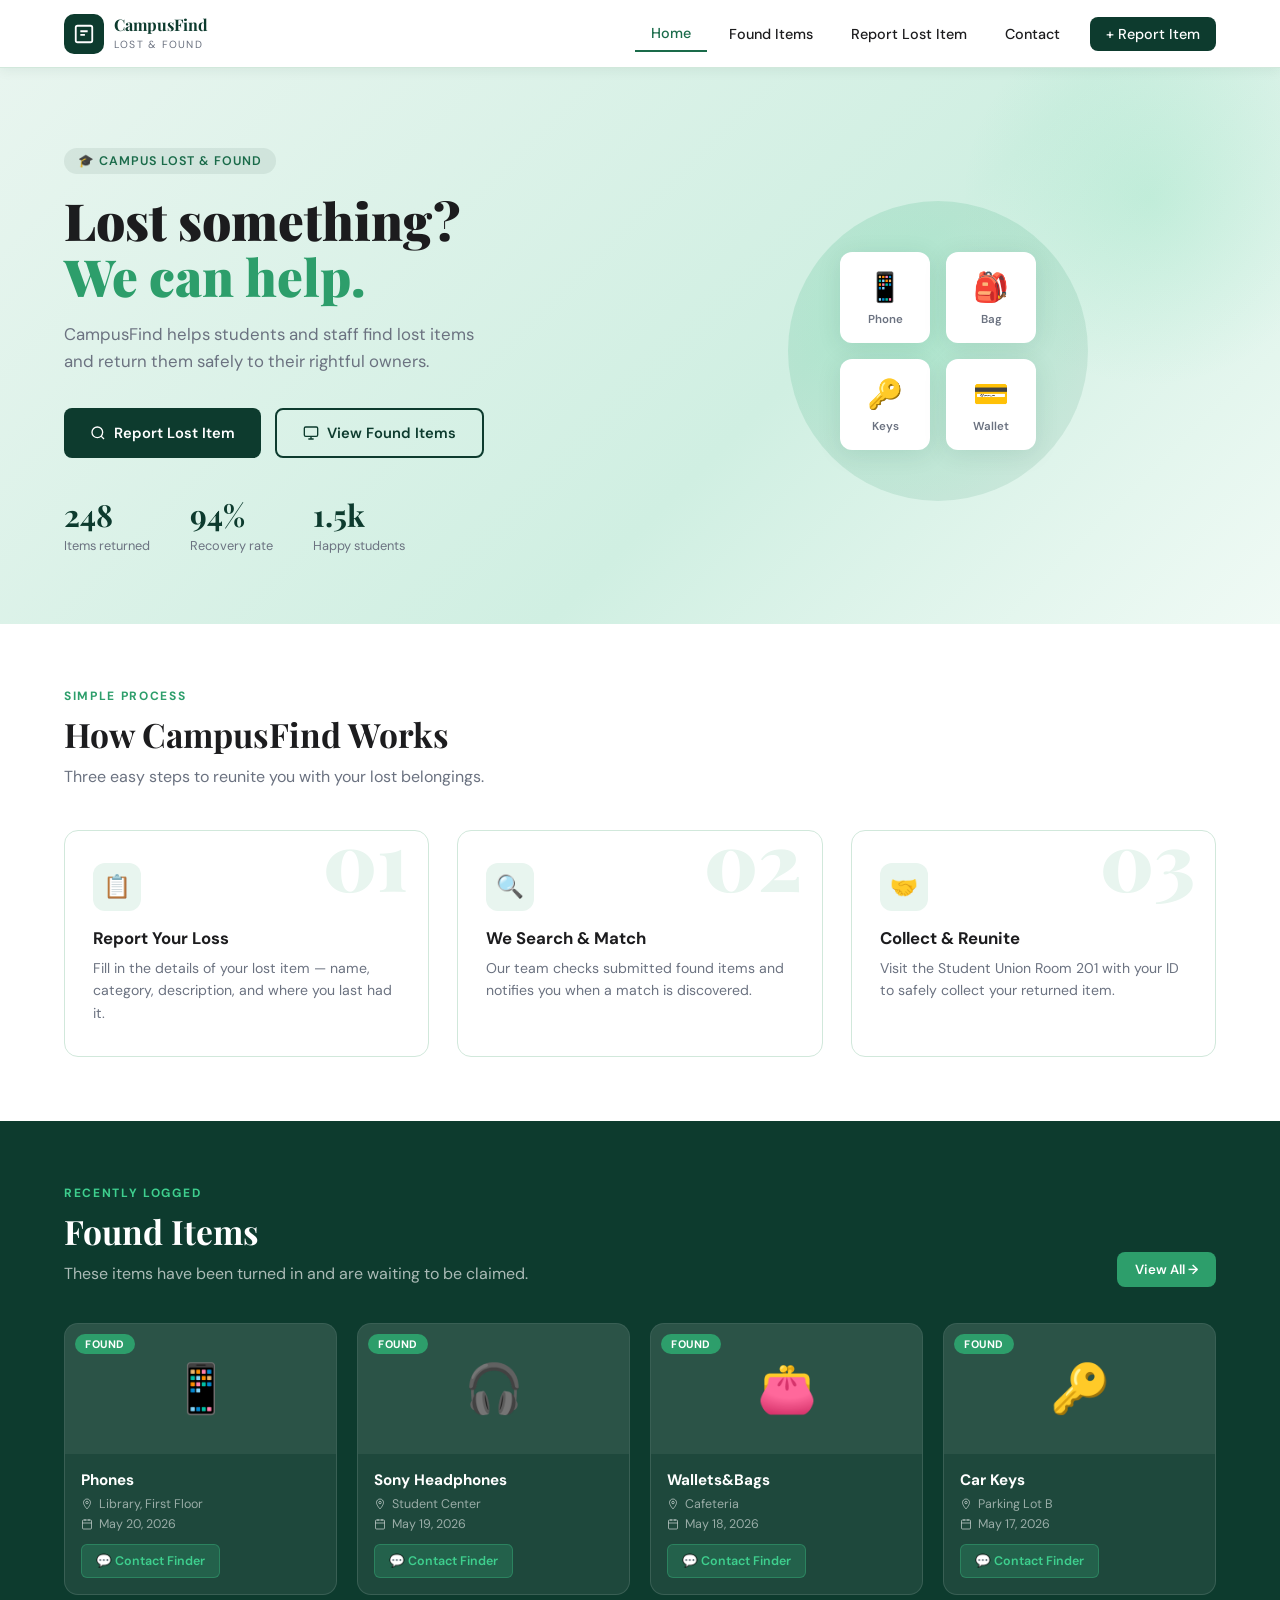
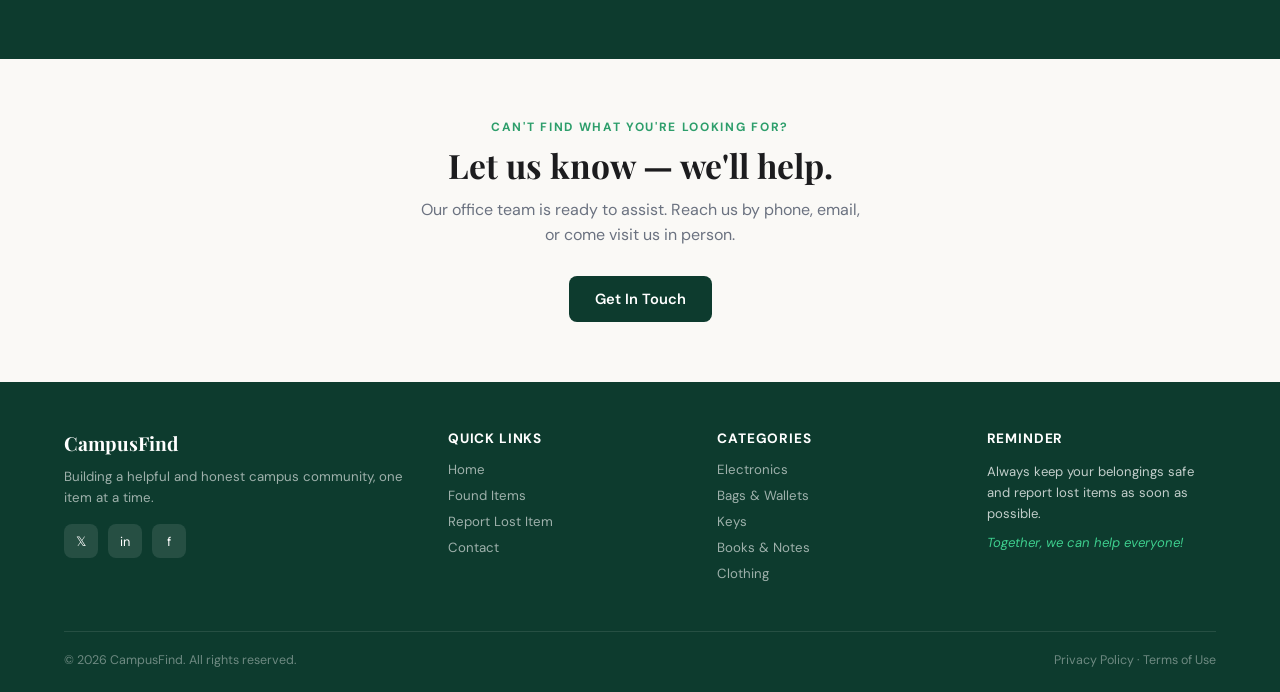
==== index.html @ fc02361f "first commit" ====
<!DOCTYPE html>
<html lang="en">
<head>
<meta charset="UTF-8">
<meta name="viewport" content="width=device-width, initial-scale=1.0">
<title>CampusFind – Lost & Found</title>
<link href="https://fonts.googleapis.com/css2?family=Playfair+Display:wght@700;900&family=DM+Sans:wght@300;400;500;600&display=swap" rel="stylesheet">
<link rel="stylesheet" href="style.css">
</head>
<body>

<!-- NAV -->
<nav>
  <div class="nav-brand" onclick="showPage('home')">
    <div class="nav-logo">
      <svg viewBox="0 0 24 24"><rect x="3" y="3" width="18" height="18" rx="2"/><path d="M8 9h8M8 13h5"/></svg>
    </div>
    <div class="nav-brand-text">
      <strong>CampusFind</strong>
      <span>Lost &amp; Found</span>
    </div>
  </div>
  <div class="nav-links">
    <a onclick="showPage('home')" id="nav-home" class="active">Home</a>
    <a onclick="showPage('found')" id="nav-found">Found Items</a>
    <a onclick="showPage('report')" id="nav-report">Report Lost Item</a>
    <a onclick="showPage('contact')" id="nav-contact">Contact</a>
    <a onclick="showPage('report')" class="nav-cta">+ Report Item</a>
  </div>
</nav>

<!-- ═══════════════════════════ HOME PAGE ═══════════════════════════ -->
<div class="page active" id="page-home">

  <!-- Hero -->
  <section class="hero">
    <div class="hero-text">
      <div class="hero-tag">🎓 Campus Lost &amp; Found</div>
      <h1 class="hero-title">Lost something? <span>We can help.</span></h1>
      <p class="hero-sub">CampusFind helps students and staff find lost items and return them safely to their rightful owners.</p>
      <div class="hero-btns">
        <button class="btn btn-primary" onclick="showPage('report')">
          <svg width="16" height="16" viewBox="0 0 24 24" fill="none" stroke="currentColor" stroke-width="2"><circle cx="11" cy="11" r="8"/><path d="m21 21-4.35-4.35"/></svg>
          Report Lost Item
        </button>
        <button class="btn btn-outline" onclick="showPage('found')">
          <svg width="16" height="16" viewBox="0 0 24 24" fill="none" stroke="currentColor" stroke-width="2"><rect x="2" y="3" width="20" height="14" rx="2"/><path d="M8 21h8M12 17v4"/></svg>
          View Found Items
        </button>
      </div>
      <div class="hero-stats">
        <div class="stat"><strong>248</strong><p>Items returned</p></div>
        <div class="stat"><strong>94%</strong><p>Recovery rate</p></div>
        <div class="stat"><strong>1.5k</strong><p>Happy students</p></div>
      </div>
    </div>
    <div class="hero-visual">
      <div class="hero-circle">
        <div class="hero-icon-grid">
          <div class="hero-item-card"><span class="item-emoji">📱</span><span>Phone</span></div>
          <div class="hero-item-card"><span class="item-emoji">🎒</span><span>Bag</span></div>
          <div class="hero-item-card"><span class="item-emoji">🔑</span><span>Keys</span></div>
          <div class="hero-item-card"><span class="item-emoji">💳</span><span>Wallet</span></div>
        </div>
      </div>
    </div>
  </section>

  <!-- How It Works -->
  <section class="section" style="background:var(--white);">
    <div class="section-header">
      <div class="section-label">Simple Process</div>
      <h2 class="section-title">How CampusFind Works</h2>
      <p class="section-sub">Three easy steps to reunite you with your lost belongings.</p>
    </div>
    <div class="how-grid">
      <div class="how-card" data-num="01">
        <div class="how-icon">📋</div>
        <h3>Report Your Loss</h3>
        <p>Fill in the details of your lost item — name, category, description, and where you last had it.</p>
      </div>
      <div class="how-card" data-num="02">
        <div class="how-icon">🔍</div>
        <h3>We Search &amp; Match</h3>
        <p>Our team checks submitted found items and notifies you when a match is discovered.</p>
      </div>
      <div class="how-card" data-num="03">
        <div class="how-icon">🤝</div>
        <h3>Collect &amp; Reunite</h3>
        <p>Visit the Student Union Room 201 with your ID to safely collect your returned item.</p>
      </div>
    </div>
  </section>

  <!-- Recent Found Preview -->
  <section class="section found-preview">
    <div class="found-header-row">
      <div>
        <div class="section-label">Recently Logged</div>
        <h2 class="section-title">Found Items</h2>
        <p class="section-sub">These items have been turned in and are waiting to be claimed.</p>
      </div>
      <button class="btn btn-accent btn-sm" onclick="showPage('found')">View All →</button>
    </div>
    <div class="found-preview-grid">
      <div class="item-card">
        <div class="item-card-img">📱<span class="item-badge">Found</span></div>
        <div class="item-card-body">
          <h4>Phones</h4>
          <div class="item-meta"><svg viewBox="0 0 24 24" fill="none" stroke="currentColor" stroke-width="2"><path d="M12 2C8.13 2 5 5.13 5 9c0 5.25 7 13 7 13s7-7.75 7-13c0-3.87-3.13-7-7-7z"/><circle cx="12" cy="9" r="2.5"/></svg> Library, First Floor</div>
          <div class="item-meta"><svg viewBox="0 0 24 24" fill="none" stroke="currentColor" stroke-width="2"><rect x="3" y="4" width="18" height="18" rx="2"/><line x1="16" y1="2" x2="16" y2="6"/><line x1="8" y1="2" x2="8" y2="6"/><line x1="3" y1="10" x2="21" y2="10"/></svg> May 20, 2026</div>
          <div class="contact-btn" onclick="showPage('contact')">💬 Contact Finder</div>
        </div>
      </div>
      <div class="item-card">
        <div class="item-card-img">🎧<span class="item-badge">Found</span></div>
        <div class="item-card-body">
          <h4>Sony Headphones</h4>
          <div class="item-meta"><svg viewBox="0 0 24 24" fill="none" stroke="currentColor" stroke-width="2"><path d="M12 2C8.13 2 5 5.13 5 9c0 5.25 7 13 7 13s7-7.75 7-13c0-3.87-3.13-7-7-7z"/><circle cx="12" cy="9" r="2.5"/></svg> Student Center</div>
          <div class="item-meta"><svg viewBox="0 0 24 24" fill="none" stroke="currentColor" stroke-width="2"><rect x="3" y="4" width="18" height="18" rx="2"/><line x1="16" y1="2" x2="16" y2="6"/><line x1="8" y1="2" x2="8" y2="6"/><line x1="3" y1="10" x2="21" y2="10"/></svg> May 19, 2026</div>
          <div class="contact-btn" onclick="showPage('contact')">💬 Contact Finder</div>
        </div>
      </div>
      <div class="item-card">
        <div class="item-card-img">👛<span class="item-badge">Found</span></div>
        <div class="item-card-body">
          <h4>Wallets&amp;Bags</h4>
          <div class="item-meta"><svg viewBox="0 0 24 24" fill="none" stroke="currentColor" stroke-width="2"><path d="M12 2C8.13 2 5 5.13 5 9c0 5.25 7 13 7 13s7-7.75 7-13c0-3.87-3.13-7-7-7z"/><circle cx="12" cy="9" r="2.5"/></svg> Cafeteria</div>
          <div class="item-meta"><svg viewBox="0 0 24 24" fill="none" stroke="currentColor" stroke-width="2"><rect x="3" y="4" width="18" height="18" rx="2"/><line x1="16" y1="2" x2="16" y2="6"/><line x1="8" y1="2" x2="8" y2="6"/><line x1="3" y1="10" x2="21" y2="10"/></svg> May 18, 2026</div>
          <div class="contact-btn" onclick="showPage('contact')">💬 Contact Finder</div>
        </div>
      </div>
      <div class="item-card">
        <div class="item-card-img">🔑<span class="item-badge">Found</span></div>
        <div class="item-card-body">
          <h4>Car Keys</h4>
          <div class="item-meta"><svg viewBox="0 0 24 24" fill="none" stroke="currentColor" stroke-width="2"><path d="M12 2C8.13 2 5 5.13 5 9c0 5.25 7 13 7 13s7-7.75 7-13c0-3.87-3.13-7-7-7z"/><circle cx="12" cy="9" r="2.5"/></svg> Parking Lot B</div>
          <div class="item-meta"><svg viewBox="0 0 24 24" fill="none" stroke="currentColor" stroke-width="2"><rect x="3" y="4" width="18" height="18" rx="2"/><line x1="16" y1="2" x2="16" y2="6"/><line x1="8" y1="2" x2="8" y2="6"/><line x1="3" y1="10" x2="21" y2="10"/></svg> May 17, 2026</div>
          <div class="contact-btn" onclick="showPage('contact')">💬 Contact Finder</div>
        </div>
      </div>
    </div>
  </section>

  <!-- CTA Banner -->
  <section class="section" style="background:var(--cream); text-align:center; padding:60px 5%;">
    <div class="section-label" style="text-align:center;">Can't find what you're looking for?</div>
    <h2 class="section-title" style="text-align:center; margin-bottom:10px;">Let us know — we'll help.</h2>
    <p style="color:var(--muted); margin-bottom:28px; max-width:440px; margin-left:auto; margin-right:auto; line-height:1.6;">Our office team is ready to assist. Reach us by phone, email, or come visit us in person.</p>
    <button class="btn btn-primary" onclick="showPage('contact')">Get In Touch</button>
  </section>

  <!-- Footer -->
  <footer>
    <div class="footer-grid">
      <div class="footer-brand">
        <strong>CampusFind</strong>
        <p>Building a helpful and honest campus community, one item at a time.</p>
        <div class="footer-socials">
          <a href="#">𝕏</a>
          <a href="#">in</a>
          <a href="#">f</a>
        </div>
      </div>
      <div class="footer-col">
        <h4>Quick Links</h4>
        <a onclick="showPage('home')">Home</a>
        <a onclick="showPage('found')">Found Items</a>
        <a onclick="showPage('report')">Report Lost Item</a>
        <a onclick="showPage('contact')">Contact</a>
      </div>
      <div class="footer-col">
        <h4>Categories</h4>
        <a>Electronics</a>
        <a>Bags &amp; Wallets</a>
        <a>Keys</a>
        <a>Books &amp; Notes</a>
        <a>Clothing</a>
      </div>
      <div class="footer-col">
        <h4>Reminder</h4>
        <p style="font-size:0.82rem; line-height:1.6;">Always keep your belongings safe and report lost items as soon as possible.</p>
        <p style="font-size:0.82rem; margin-top:10px; color:var(--green-accent); font-style:italic;">Together, we can help everyone!</p>
      </div>
    </div>
    <div class="footer-bottom">
      <span>© 2026 CampusFind. All rights reserved.</span>
      <span>Privacy Policy · Terms of Use</span>
    </div>
  </footer>
</div>

<!-- ═══════════════════════════ REPORT LOST ITEM PAGE ═══════════════════════════ -->
<div class="page" id="page-report">
  <div class="report-page">
    <div style="max-width:1100px; margin:0 auto;">
      <div class="section-label">Lost Something?</div>
      <h1 style="font-family:'Playfair Display',serif; font-size:2rem; color:var(--green-deep); margin-bottom:32px;">Report a Lost Item</h1>
    </div>
    <div class="report-layout">
      <div class="report-form-card">
        <div style="display:flex;align-items:center;gap:10px;margin-bottom:4px;">
          <div style="width:38px;height:38px;background:var(--green-light);border-radius:10px;display:flex;align-items:center;justify-content:center;font-size:1.2rem;">📋</div>
          <h2 class="form-title">Report Lost Item</h2>
        </div>
        <p class="form-subtitle">Fill in the details of your lost item</p>

        <div class="form-group">
          <label class="form-label">
            <svg viewBox="0 0 24 24" fill="none" stroke="currentColor" stroke-width="2"><rect x="3" y="3" width="18" height="18" rx="2"/><path d="M8 9h8M8 13h5"/></svg>
            Item Name
          </label>
          <input class="form-input" type="text" placeholder="e.g. iPhone 13, Black Wallet">
        </div>

        <div class="form-group">
          <label class="form-label">
            <svg viewBox="0 0 24 24" fill="none" stroke="currentColor" stroke-width="2"><path d="M4 6h16M4 12h16M4 18h7"/></svg>
            Category
          </label>
          <select class="form-select">
            <option value="">Select category</option>
            <option>Electronics</option>
            <option>Bags &amp; Wallets</option>
            <option>Keys &amp; Access Cards</option>
            <option>Books &amp; Stationery</option>
            <option>Clothing &amp; Accessories</option>
            <option>Jewellery</option>
            <option>Others</option>
          </select>
        </div>

        <div class="form-group">
          <label class="form-label">
            <svg viewBox="0 0 24 24" fill="none" stroke="currentColor" stroke-width="2"><path d="M11 4H4a2 2 0 0 0-2 2v14a2 2 0 0 0 2 2h14a2 2 0 0 0 2-2v-7"/><path d="M18.5 2.5a2.121 2.121 0 0 1 3 3L12 15l-4 1 1-4 9.5-9.5z"/></svg>
            Description
          </label>
          <textarea class="form-textarea" placeholder="Describe your item in detail — colour, brand, any identifying marks…"></textarea>
        </div>

        <div class="form-row">
          <div class="form-group">
            <label class="form-label">
              <svg viewBox="0 0 24 24" fill="none" stroke="currentColor" stroke-width="2"><path d="M12 2C8.13 2 5 5.13 5 9c0 5.25 7 13 7 13s7-7.75 7-13c0-3.87-3.13-7-7-7z"/><circle cx="12" cy="9" r="2.5"/></svg>
              Last Seen Location
            </label>
            <input class="form-input" type="text" placeholder="Where did you last see it?">
          </div>
          <div class="form-group">
            <label class="form-label">
              <svg viewBox="0 0 24 24" fill="none" stroke="currentColor" stroke-width="2"><rect x="3" y="4" width="18" height="18" rx="2"/><line x1="16" y1="2" x2="16" y2="6"/><line x1="8" y1="2" x2="8" y2="6"/><line x1="3" y1="10" x2="21" y2="10"/></svg>
              Date Lost
            </label>
            <input class="form-input" type="date">
          </div>
        </div>

        <div class="form-group">
          <label class="form-label">
            <svg viewBox="0 0 24 24" fill="none" stroke="currentColor" stroke-width="2"><path d="M20 21v-2a4 4 0 0 0-4-4H8a4 4 0 0 0-4 4v2"/><circle cx="12" cy="7" r="4"/></svg>
            Your Contact
          </label>
          <input class="form-input" type="text" placeholder="Phone number or email address">
        </div>

        <button class="btn btn-primary form-submit" onclick="submitReport()">
          <svg width="16" height="16" viewBox="0 0 24 24" fill="none" stroke="currentColor" stroke-width="2"><line x1="22" y1="2" x2="11" y2="13"/><polygon points="22 2 15 22 11 13 2 9 22 2"/></svg>
          Submit Report
        </button>
        <div class="success-msg" id="report-success">
          <span>✅</span> Your report has been submitted! We'll contact you when there's a match.
        </div>
      </div>

      <div class="report-sidebar">
        <div class="tip-card">
          <h3>💡 Tips for a Better Report</h3>
          <ul class="tip-list">
            <li><span class="tip-dot"></span>Be as specific as possible — brand, colour, model number</li>
            <li><span class="tip-dot"></span>Mention any unique scratches, stickers, or engravings</li>
            <li><span class="tip-dot"></span>Report as soon as you notice the item is missing</li>
            <li><span class="tip-dot"></span>Double-check the last location you were at on campus</li>
            <li><span class="tip-dot"></span>Provide a reliable contact so we can reach you fast</li>
          </ul>
        </div>
        <div style="background:var(--white); border:1px solid var(--border); border-radius:16px; padding:24px;">
          <h3 style="font-size:1rem; font-weight:700; color:var(--green-deep); margin-bottom:12px;">📍 Drop-Off Locations</h3>
          <p style="font-size:0.83rem; color:var(--muted); line-height:1.6; margin-bottom:8px;"><strong>Main Office:</strong> Student Union Building, Room 201</p>
          <p style="font-size:0.83rem; color:var(--muted); line-height:1.6; margin-bottom:8px;"><strong>Library Desk:</strong> Ground Floor, Reception</p>
          <p style="font-size:0.83rem; color:var(--muted); line-height:1.6;"><strong>Security Office:</strong> Gate A, 24/7</p>
        </div>
      </div>
    </div>
  </div>
  <footer>
    <div class="footer-bottom" style="padding-top:24px; border-top:1px solid rgba(255,255,255,0.1);">
      <span>© 2026 CampusFind. All rights reserved.</span>
      <span><a style="color:var(--green-accent); cursor:pointer;" onclick="showPage('home')">← Back to Home</a></span>
    </div>
  </footer>
</div>

<!-- ═══════════════════════════ FOUND ITEMS PAGE ═══════════════════════════ -->
<div class="page" id="page-found">
  <div class="found-page">
    <div class="found-page-header">
      <div>
        <div class="section-label">Items Logged by Campus Staff</div>
        <h1 class="found-page-title">Found Items</h1>
      </div>
      <div class="search-filter-bar">
        <div class="search-box">
          <svg viewBox="0 0 24 24" fill="none" stroke="currentColor" stroke-width="2"><circle cx="11" cy="11" r="8"/><path d="m21 21-4.35-4.35"/></svg>
          <input type="text" placeholder="Search items…" oninput="filterCards(this.value)">
        </div>
        <select class="filter-select" onchange="filterByCategory(this.value)">
          <option value="">All Categories</option>
          <option>Electronics</option>
          <option>Bags &amp; Wallets</option>
          <option>Keys</option>
          <option>Clothing</option>
          <option>Books</option>
          <option>Others</option>
        </select>
      </div>
    </div>
    <p class="items-count">Showing <strong id="item-count">10</strong> found items</p>
    <div class="found-grid" id="found-grid">
      <!-- Cards injected by JS -->
    </div>
  </div>
  <footer>
    <div class="footer-bottom" style="padding-top:24px; border-top:1px solid rgba(255,255,255,0.1);">
      <span>© 2026 CampusFind. All rights reserved.</span>
      <a style="color:var(--green-accent); cursor:pointer;" onclick="showPage('home')">← Back to Home</a>
    </div>
  </footer>
</div>

<!-- ═══════════════════════════ CONTACT PAGE ═══════════════════════════ -->
<div class="page" id="page-contact">
  <div class="contact-page">
    <div class="contact-hero">
      <h1>Get In Touch</h1>
      <p>Can't find what you're looking for? Our team is here to help you track it down.</p>
    </div>

    <div class="contact-body">
      <!-- Info -->
      <div>
        <div class="contact-info-card">
          <h3 class="contact-info-title">Contact Information</h3>
          <div class="contact-item">
            <div class="contact-icon">
              <svg viewBox="0 0 24 24" fill="none" stroke-width="2"><path d="M4 4h16c1.1 0 2 .9 2 2v12c0 1.1-.9 2-2 2H4c-1.1 0-2-.9-2-2V6c0-1.1.9-2 2-2z"/><polyline points="22,6 12,13 2,6"/></svg>
            </div>
            <div class="contact-item-text">
              <label>Email</label>
              <p>campusfind@university.edu</p>
            </div>
          </div>
          <div class="contact-item">
            <div class="contact-icon">
              <svg viewBox="0 0 24 24" fill="none" stroke-width="2"><path d="M22 16.92v3a2 2 0 0 1-2.18 2 19.79 19.79 0 0 1-8.63-3.07A19.5 19.5 0 0 1 4.69 12 19.79 19.79 0 0 1 1.64 3.4 2 2 0 0 1 3.6 1.22h3a2 2 0 0 1 2 1.72c.127.96.361 1.903.7 2.81a2 2 0 0 1-.45 2.11L7.91 8.96a16 16 0 0 0 6.13 6.13l.95-.95a2 2 0 0 1 2.11-.45c.907.339 1.85.573 2.81.7A2 2 0 0 1 22 16.92z"/></svg>
            </div>
            <div class="contact-item-text">
              <label>Phone</label>
              <p>+234 704 408 6914</p>
            </div>
          </div>
          <div class="contact-item">
            <div class="contact-icon">
              <svg viewBox="0 0 24 24" fill="none" stroke-width="2"><path d="M12 2C8.13 2 5 5.13 5 9c0 5.25 7 13 7 13s7-7.75 7-13c0-3.87-3.13-7-7-7z"/><circle cx="12" cy="9" r="2.5"/></svg>
            </div>
            <div class="contact-item-text">
              <label>Office Location</label>
              <p>Student Union Building, Room 201</p>
            </div>
          </div>
          <div class="hours-box">
            <h4>🕐 Office Hours</h4>
            <div class="hours-row"><span>Monday – Friday</span><strong>8:00 AM – 6:00 PM</strong></div>
            <div class="hours-row"><span>Saturday</span><strong>10:00 AM – 3:00 PM</strong></div>
            <div class="hours-row"><span>Sunday</span><strong>Closed</strong></div>
          </div>
        </div>
        <div class="map-placeholder">
          <span style="font-size:2rem;">🗺️</span>
          Student Union Building, Room 201
        </div>
      </div>

      <!-- Form -->
      <div class="contact-form-card">
        <h2 class="form-title">Send Us a Message</h2>
        <p class="form-subtitle">We typically respond within 24 hours on working days</p>

        <div class="form-row">
          <div class="form-group">
            <label class="form-label">First Name</label>
            <input class="form-input" type="text" placeholder="John">
          </div>
          <div class="form-group">
            <label class="form-label">Last Name</label>
            <input class="form-input" type="text" placeholder="Doe">
          </div>
        </div>

        <div class="form-group">
          <label class="form-label">Email Address</label>
          <input class="form-input" type="email" placeholder="john.doe@university.edu">
        </div>

        <div class="form-group">
          <label class="form-label">Subject</label>
          <select class="form-select">
            <option>Looking for a lost item</option>
            <option>Report a found item</option>
            <option>General enquiry</option>
            <option>Feedback</option>
          </select>
        </div>

        <div class="form-group">
          <label class="form-label">Message</label>
          <textarea class="form-textarea" style="min-height:130px;" placeholder="Describe your enquiry in detail…"></textarea>
        </div>

        <button class="btn btn-primary form-submit" onclick="submitContact()">
          <svg width="16" height="16" viewBox="0 0 24 24" fill="none" stroke="currentColor" stroke-width="2"><line x1="22" y1="2" x2="11" y2="13"/><polygon points="22 2 15 22 11 13 2 9 22 2"/></svg>
          Send Message
        </button>
        <div class="success-msg" id="contact-success">
          <span>✅</span> Your message has been sent! We'll get back to you soon.
        </div>
      </div>
    </div>

    <!-- FAQ -->
    <div class="faq-section">
      <h2 class="faq-title">Frequently Asked Questions</h2>
      <div class="faq-item">
        <div class="faq-q" onclick="toggleFaq(this)">How long do you keep lost items? <span class="faq-chevron">▾</span></div>
        <div class="faq-a">All found items are kept for a minimum of 30 days. High-value items such as electronics, ID cards, and wallets may be kept longer. After the holding period, unclaimed items are donated to campus charities.</div>
      </div>
      <div class="faq-item">
        <div class="faq-q" onclick="toggleFaq(this)">What do I need to collect my item? <span class="faq-chevron">▾</span></div>
        <div class="faq-a">Bring a valid student or staff ID to the office. You may also be asked to describe the item in detail or show proof of ownership (e.g. a photo on your phone, a receipt).</div>
      </div>
      <div class="faq-item">
        <div class="faq-q" onclick="toggleFaq(this)">Can someone else collect on my behalf? <span class="faq-chevron">▾</span></div>
        <div class="faq-a">Yes — they must bring a signed authorisation letter from you, their own ID, and a copy of your student/staff ID.</div>
      </div>
      <div class="faq-item">
        <div class="faq-q" onclick="toggleFaq(this)">What if my item isn't listed on this site? <span class="faq-chevron">▾</span></div>
        <div class="faq-a">New items are added daily. You can also call or email us directly and one of our staff will physically check the storage room for you.</div>
      </div>
    </div>

  </div>
  <footer>
    <div class="footer-bottom" style="padding-top:24px; border-top:1px solid rgba(255,255,255,0.1);">
      <span>© 2026 CampusFind. All rights reserved.</span>
      <a style="color:var(--green-accent); cursor:pointer;" onclick="showPage('home')">← Back to Home</a>
    </div>
  </footer>
</div>

     <script>
  // ── FOUND ITEMS DATA ──
  const allItems = [
    { emoji:'📱', name:'iPhone 13 Pro', cat:'Electronics', loc:'Main Library, Floor 1', date:'May 20, 2026' },
    { emoji:'🎧', name:'Sony WH-1000XM5', cat:'Electronics', loc:'Student Center', date:'May 19, 2026' },
    { emoji:'👛', name:'Black Leather Wallet', cat:'Bags & Wallets', loc:'Cafeteria', date:'May 18, 2026' },
    { emoji:'🔑', name:'Car Keys (Toyota)', cat:'Keys', loc:'Parking Lot B', date:'May 17, 2026' },
    { emoji:'🎒', name:'Green Backpack', cat:'Bags & Wallets', loc:'Lecture Hall B3', date:'May 16, 2026' },
    { emoji:'📚', name:'Calculus Textbook', cat:'Books', loc:'Science Block, Room 4', date:'May 15, 2026' },
    { emoji:'⌚', name:'Apple Watch Series 8', cat:'Electronics', loc:'Sports Centre', date:'May 14, 2026' },
    { emoji:'🧣', name:'Blue Scarf', cat:'Clothing', loc:'Admin Block Lobby', date:'May 13, 2026' },
    { emoji:'💻', name:'Dell Laptop (14″)', cat:'Electronics', loc:'Computer Lab 2', date:'May 12, 2026' },
    { emoji:'🕶️', name:'Ray-Ban Sunglasses', cat:'Other', loc:'Campus Canteen', date:'May 11, 2026' },
  ];
 
   function renderCards(items) {
     const grid = document.getElementById('found-grid');
    document.getElementById('item-count').textContent = items.length;
     grid.innerHTML = items.map(item => `
      <div class="found-card">
         <div class="found-card-img">${item.emoji}<span class="item-badge">Found</span></div>
         <div class="found-card-body">
          <h4>${item.name}</h4>
         <div class="found-meta">📍 ${item.loc}</div>
  
  <div class="found-meta">📅 ${item.date}</div>
          <div class="found-contact-btn" onclick="showPage('contact')">💬 Contact Finder</div>
         </div>
       </div>
     `).join('');
   }
 
   function filterCards(q) {
     const filtered = allItems.filter(i =>
       i.name.toLowerCase().includes(q.toLowerCase()) ||
      i.loc.toLowerCase().includes(q.toLowerCase())
     );
     renderCards(filtered);
  }
 
   function filterByCategory(cat) {
     const filtered = cat ? allItems.filter(i => i.cat.includes(cat)) : allItems;
    renderCards(filtered);
   }
 
  // // ── PAGE ROUTING ──
   function showPage(id) {
     document.querySelectorAll('.page').forEach(p => p.classList.remove('active'));
     document.querySelectorAll('.nav-links a').forEach(a => a.classList.remove('active'));
     document.getElementById('page-' + id).classList.add('active');
    const navEl = document.getElementById('nav-' + id);
    if (navEl) navEl.classList.add('active');
     window.scrollTo({ top: 0, behavior: 'smooth' });
    if (id === 'found') renderCards(allItems);
   }
 
  // // ── FORM SUBMIT HANDLERS ──
   function submitReport() {
     const msg = document.getElementById('report-success');
     msg.classList.add('show');
     setTimeout(() => msg.classList.remove('show'), 4000);
  }
   function submitContact() {
     const msg = document.getElementById('contact-success');
     msg.classList.add('show');
    setTimeout(() => msg.classList.remove('show'), 4000);
   }
 
   // ── FAQ TOGGLE ──
  function toggleFaq(el) {
    const a = el.nextElementSibling;
     el.classList.toggle('open');
    a.classList.toggle('open');
   }
 
   Init
  renderCards(allItems); 
</script> 
</body>
</html>
---- style.css ----
:root {
    --green-deep: #0d3b2e;
    --green-mid: #1a6b4a;
    --green-bright: #2d9e6b;
    --green-light: #e8f5ef;
    --green-accent: #3ecf8e;
    --cream: #faf9f6;
    --charcoal: #1c1c1e;
    --muted: #6b7280;
    --border: #d1e8db;
    --white: #ffffff;
    --shadow: 0 4px 24px rgba(13,59,46,0.10);
    --shadow-lg: 0 12px 48px rgba(13,59,46,0.18);
    --radius: 14px;
    --radius-sm: 8px;
  }

  * { margin: 0; padding: 0; box-sizing: border-box; }

  body {
    font-family: 'DM Sans', sans-serif;
    background: var(--cream);
    color: var(--charcoal);
    min-height: 100vh;
  }

  /* ── PAGE SYSTEM ── */
  .page { display: none; animation: fadeIn 0.45s ease; }
  .page.active { display: block; }
  @keyframes fadeIn { from { opacity: 0; transform: translateY(16px); } to { opacity: 1; transform: translateY(0); } }

  /* ── NAV ── */
  nav {
    position: sticky; top: 0; z-index: 100;
    background: var(--white);
    border-bottom: 1px solid var(--border);
    display: flex; align-items: center; 
    justify-content: space-between;
    padding: 0 5%;
    height: 68px;
    box-shadow: 0 2px 12px rgba(13,59,46,0.07);
  }
  .nav-brand { display: flex; 
    align-items: center; 
    gap: 10px; 
    cursor: pointer; }
  .nav-logo {
    width: 40px; height: 40px;
    background: var(--green-deep);
    border-radius: 10px;
    display: flex; align-items: center; justify-content: center;
  }
  .nav-logo svg { width: 22px; height: 22px; fill: none; stroke: #fff; stroke-width: 2; }
  .nav-brand-text { line-height: 1.1; }
  .nav-brand-text strong { font-size: 1rem; font-family: 'Playfair Display', serif; color: var(--green-deep); display: block; }
  .nav-brand-text span { font-size: 0.65rem; letter-spacing: 0.12em; color: var(--muted); text-transform: uppercase; }
  .nav-links { display: flex; gap: 6px; align-items: center; }
  .nav-links a {
    padding: 8px 16px; border-radius: 8px;
    font-size: 0.9rem; font-weight: 500;
    color: var(--charcoal); cursor: pointer;
    transition: all 0.2s;
    text-decoration: none;
  }
  .nav-links a:hover { background: var(--green-light); color: var(--green-mid); }
  .nav-links a.active { color: var(--green-mid); border-bottom: 2.5px solid var(--green-mid); border-radius: 0; }
  .nav-links a.nav-cta {
    background: var(--green-deep); color: #fff; border-radius: 8px;
    margin-left: 8px;
  }
  .nav-links a.nav-cta:hover { background: var(--green-mid); }

  /* ── BUTTONS ── */
  .btn {
    display: inline-flex; align-items: center; gap: 8px;
    padding: 13px 26px; border-radius: var(--radius-sm);
    font-family: 'DM Sans', sans-serif; font-weight: 600; font-size: 0.92rem;
    cursor: pointer; border: none; transition: all 0.22s;
    text-decoration: none;
  }
  .btn-primary { background: var(--green-deep); color: #fff; }
  .btn-primary:hover { background: var(--green-mid); transform: translateY(-2px); box-shadow: 0 6px 20px rgba(13,59,46,0.25); }
  .btn-outline { background: transparent; color: var(--green-deep); border: 2px solid var(--green-deep); }
  .btn-outline:hover { background: var(--green-light); transform: translateY(-2px); }
  .btn-accent { background: var(--green-bright); color: #fff; }
  .btn-accent:hover { background: var(--green-mid); transform: translateY(-2px); }
  .btn-sm { padding: 9px 18px; font-size: 0.83rem; }

  /* ── HERO ── */
  .hero {
    background: linear-gradient(135deg, var(--green-light) 0%, #d0efe2 60%, #f0faf5 100%);
    padding: 80px 5% 70px;
    display: grid; grid-template-columns: 1fr 1fr; gap: 40px;
    align-items: center; min-height: 480px;
    position: relative; overflow: hidden;
  }
  .hero::before {
    content: '';
    position: absolute; top: -60px; right: -60px;
    width: 380px; height: 380px;
    border-radius: 50%;
    background: radial-gradient(circle, rgba(62,207,142,0.15) 0%, transparent 70%);
  }
  .hero-text { position: relative; z-index: 1; }
  .hero-tag {
    display: inline-block; padding: 5px 14px;
    background: rgba(13,59,46,0.08); border-radius: 20px;
    font-size: 0.78rem; font-weight: 600; letter-spacing: 0.08em;
    color: var(--green-mid); text-transform: uppercase; margin-bottom: 18px;
  }
  .hero-title {
    font-family: 'Playfair Display', serif;
    font-size: clamp(2.4rem, 4vw, 3.4rem);
    font-weight: 900; line-height: 1.1;
    color: var(--charcoal); margin-bottom: 10px;
  }
  .hero-title span { color: var(--green-bright); display: block; }
  .hero-sub { font-size: 1.05rem; color: var(--muted); line-height: 1.65; margin: 16px 0 32px; max-width: 420px; }
  .hero-btns { display: flex; gap: 14px; flex-wrap: wrap; }
  .hero-visual {
    position: relative; z-index: 1;
    display: flex; align-items: center; justify-content: center;
  }
  .hero-circle {
    width: 300px; height: 300px; border-radius: 50%;
    background: radial-gradient(circle at 40% 40%, rgba(62,207,142,0.25), rgba(13,59,46,0.08));
    display: flex; align-items: center; justify-content: center;
    position: relative;
  }
  .hero-icon-grid {
    display: grid; grid-template-columns: 1fr 1fr; gap: 16px;
  }
  .hero-item-card {
    background: var(--white); border-radius: 12px; padding: 16px;
    box-shadow: var(--shadow); display: flex; flex-direction: column;
    align-items: center; gap: 6px; min-width: 90px;
    animation: float 3s ease-in-out infinite;
  }
  .hero-item-card:nth-child(2) { animation-delay: 0.8s; }
  .hero-item-card:nth-child(3) { animation-delay: 1.6s; }
  .hero-item-card:nth-child(4) { animation-delay: 2.4s; }
  @keyframes float { 0%,100% { transform: translateY(0); } 50% { transform: translateY(-8px); } }
  .hero-item-card .item-emoji { font-size: 1.8rem; }
  .hero-item-card span { font-size: 0.72rem; font-weight: 600; color: var(--muted); }
  .hero-stats { display: flex; gap: 40px; margin-top: 36px; }
  .stat strong { font-family: 'Playfair Display', serif; font-size: 1.9rem; color: var(--green-deep); }
  .stat p { font-size: 0.8rem; color: var(--muted); margin-top: 2px; }

  /* ── SECTION WRAPPER ── */
  .section { padding: 64px 5%; }
  .section-header { margin-bottom: 40px; }
  .section-label {
    font-size: 0.75rem; font-weight: 700; letter-spacing: 0.14em;
    text-transform: uppercase; color: var(--green-bright); margin-bottom: 8px;
  }
  .section-title { font-family: 'Playfair Display', serif; font-size: 2.1rem; font-weight: 700; color: var(--charcoal); }
  .section-sub { color: var(--muted); margin-top: 8px; max-width: 500px; line-height: 1.6; }

  /* ── HOW IT WORKS ── */
  .how-grid { display: grid; grid-template-columns: repeat(3, 1fr); gap: 28px; }
  .how-card {
    background: var(--white); border-radius: var(--radius);
    padding: 32px 28px; border: 1px solid var(--border);
    position: relative; overflow: hidden; transition: all 0.25s;
  }
  .how-card:hover { transform: translateY(-4px); box-shadow: var(--shadow-lg); }
  .how-card::before {
    content: attr(data-num);
    position: absolute; top: -12px; right: 20px;
    font-family: 'Playfair Display', serif; font-size: 5rem;
    font-weight: 900; color: var(--green-light); line-height: 1;
  }
  .how-icon {
    width: 48px; height: 48px; background: var(--green-light);
    border-radius: 12px; display: flex; align-items: center;
    justify-content: center; margin-bottom: 16px;
    font-size: 1.4rem;
  }
  .how-card h3 { font-size: 1.05rem; font-weight: 700; margin-bottom: 8px; color: var(--charcoal); }
  .how-card p { font-size: 0.88rem; color: var(--muted); line-height: 1.6; }

  /* ── RECENT FOUND ── */
  .found-preview { background: var(--green-deep); }
  .found-preview .section-title { color: var(--white); }
  .found-preview .section-label { color: var(--green-accent); }
  .found-preview .section-sub { color: rgba(255,255,255,0.65); }
  .found-header-row { display: flex; align-items: flex-end; justify-content: space-between; margin-bottom: 36px; }
  .found-preview-grid { display: grid; grid-template-columns: repeat(4,1fr); gap: 20px; }
  .item-card {
    background: rgba(255,255,255,0.07);
    border: 1px solid rgba(255,255,255,0.12);
    border-radius: var(--radius); overflow: hidden;
    transition: all 0.25s; cursor: pointer;
  }
  .item-card:hover { background: rgba(255,255,255,0.13); transform: translateY(-4px); }
  .item-card-img {
    height: 130px; background: rgba(255,255,255,0.06);
    display: flex; align-items: center; justify-content: center;
    font-size: 3rem; position: relative;
  }
  .item-badge {
    position: absolute; top: 10px; left: 10px;
    background: var(--green-bright); color: #fff;
    font-size: 0.68rem; font-weight: 700; padding: 3px 10px;
    border-radius: 20px; text-transform: uppercase; letter-spacing: 0.05em;
  }
  .item-card-body { padding: 16px; }
  .item-card-body h4 { font-size: 0.95rem; font-weight: 700; color: #fff; margin-bottom: 6px; }
  .item-meta { display: flex; align-items: center; gap: 6px; font-size: 0.78rem; color: rgba(255,255,255,0.55); margin-bottom: 4px; }
  .item-meta svg { width: 12px; height: 12px; flex-shrink: 0; }
  .contact-btn {
    display: flex; align-items: center; gap: 6px; margin-top: 12px;
    padding: 8px 14px; border-radius: 6px;
    background: rgba(62,207,142,0.18); color: var(--green-accent);
    font-size: 0.78rem; font-weight: 600; cursor: pointer;
    border: 1px solid rgba(62,207,142,0.3); transition: all 0.2s;
    width: fit-content;
  }
  .contact-btn:hover { background: rgba(62,207,142,0.28); }

  /* ── REPORT FORM PAGE ── */
  .report-page { background: var(--cream); min-height: calc(100vh - 68px); padding: 56px 5%; }
  .report-layout { display: grid; grid-template-columns: 1fr 420px; gap: 48px; align-items: start; max-width: 1100px; margin: 0 auto; }
  .report-form-card {
    background: var(--white); border-radius: 20px; padding: 44px;
    border: 1px solid var(--border); box-shadow: var(--shadow);
  }
  .form-title { font-family: 'Playfair Display', serif; font-size: 1.8rem; color: var(--green-deep); margin-bottom: 6px; }
  .form-subtitle { font-size: 0.9rem; color: var(--muted); margin-bottom: 32px; }
  .form-group { margin-bottom: 22px; }
  .form-label {
    display: flex; align-items: center; gap: 7px;
    font-size: 0.85rem; font-weight: 600; color: var(--charcoal);
    margin-bottom: 8px;
  }
  .form-label svg { width: 15px; height: 15px; color: var(--green-mid); }
  .form-input, .form-select, .form-textarea {
    width: 100%; padding: 12px 16px; border-radius: var(--radius-sm);
    border: 1.5px solid var(--border); background: var(--cream);
    font-family: 'DM Sans', sans-serif; font-size: 0.9rem; color: var(--charcoal);
    transition: border 0.2s, box-shadow 0.2s;
    outline: none;
  }
  .form-input:focus, .form-select:focus, .form-textarea:focus {
    border-color: var(--green-bright);
    box-shadow: 0 0 0 3px rgba(45,158,107,0.12);
    background: var(--white);
  }
  .form-input::placeholder, .form-textarea::placeholder { color: #bbb; }
  .form-textarea { min-height: 100px; resize: vertical; }
  .form-select { appearance: none; cursor: pointer; background-image: url("data:image/svg+xml,%3Csvg xmlns='http://www.w3.org/2000/svg' width='12' height='8' viewBox='0 0 12 8'%3E%3Cpath d='M1 1l5 5 5-5' stroke='%236b7280' stroke-width='1.5' fill='none' stroke-linecap='round'/%3E%3C/svg%3E"); background-repeat: no-repeat; background-position: right 14px center; }
  .form-row { display: grid; grid-template-columns: 1fr 1fr; gap: 16px; }
  .form-submit { width: 100%; margin-top: 8px; justify-content: center; padding: 15px; font-size: 1rem; border-radius: 10px; }
  .report-sidebar { position: sticky; top: 90px; }
  .tip-card {
    background: var(--green-deep); color: #fff; border-radius: 16px; padding: 28px;
    margin-bottom: 20px;
  }
  .tip-card h3 { font-family: 'Playfair Display', serif; font-size: 1.2rem; margin-bottom: 14px; }
  .tip-list { list-style: none; display: flex; flex-direction: column; gap: 10px; }
  .tip-list li { display: flex; gap: 10px; font-size: 0.85rem; color: rgba(255,255,255,0.8); line-height: 1.5; }
  .tip-dot { width: 8px; height: 8px; border-radius: 50%; background: var(--green-accent); flex-shrink: 0; margin-top: 6px; }
  .success-msg {
    display: none; background: #ecfdf5; border: 1.5px solid #6ee7b7;
    border-radius: 10px; padding: 18px 20px; color: #065f46;
    font-size: 0.9rem; font-weight: 500; margin-top: 16px;
    align-items: center; gap: 10px;
  }
  .success-msg.show { display: flex; }

  /* ── FOUND ITEMS PAGE ── */
  .found-page { background: var(--cream); min-height: calc(100vh - 68px); padding: 56px 5%; }
  .found-page-header { display: flex; align-items: center; justify-content: space-between; flex-wrap: wrap; gap: 16px; margin-bottom: 36px; }
  .found-page-title { font-family: 'Playfair Display', serif; font-size: 2rem; color: var(--green-deep); }
  .search-filter-bar { display: flex; gap: 12px; flex-wrap: wrap; }
  .search-box {
    display: flex; align-items: center; gap: 8px;
    background: var(--white); border: 1.5px solid var(--border);
    border-radius: 8px; padding: 10px 14px;
    min-width: 240px;
  }
  .search-box input {
    border: none; outline: none; font-family: 'DM Sans', sans-serif;
    font-size: 0.88rem; background: transparent; color: var(--charcoal);
    flex: 1;
  }
  .search-box svg { width: 16px; height: 16px; color: var(--muted); flex-shrink: 0; }
  .filter-select {
    padding: 10px 36px 10px 14px; border-radius: 8px;
    border: 1.5px solid var(--border); background: var(--white);
    font-family: 'DM Sans', sans-serif; font-size: 0.88rem;
    appearance: none; cursor: pointer; outline: none;
    background-image: url("data:image/svg+xml,%3Csvg xmlns='http://www.w3.org/2000/svg' width='12' height='8' viewBox='0 0 12 8'%3E%3Cpath d='M1 1l5 5 5-5' stroke='%236b7280' stroke-width='1.5' fill='none' stroke-linecap='round'/%3E%3C/svg%3E");
    background-repeat: no-repeat; background-position: right 12px center;
  }
  .found-grid { display: grid; grid-template-columns: repeat(auto-fill, minmax(240px, 1fr)); gap: 24px; }
  .found-card {
    background: var(--white); border-radius: var(--radius);
    border: 1px solid var(--border); overflow: hidden;
    transition: all 0.25s; cursor: default;
  }
  .found-card:hover { transform: translateY(-5px); box-shadow: var(--shadow-lg); }
  .found-card-img {
    height: 160px; background: var(--green-light);
    display: flex; align-items: center; justify-content: center;
    font-size: 4rem; position: relative;
  }
  .found-card-img .item-badge {
    background: var(--green-bright); color: #fff;
  }
  .found-card-body { padding: 18px; }
  .found-card-body h4 { font-size: 1rem; font-weight: 700; color: var(--charcoal); margin-bottom: 8px; }
  .found-meta { font-size: 0.8rem; color: var(--muted); display: flex; align-items: center; gap: 5px; margin-bottom: 4px; }
  .found-contact-btn {
    display: flex; align-items: center; gap: 6px; margin-top: 14px;
    padding: 9px 16px; border-radius: 7px;
    background: var(--green-light); color: var(--green-mid);
    font-size: 0.82rem; font-weight: 600; cursor: pointer;
    border: 1px solid var(--border); transition: all 0.2s;
    width: 100%; justify-content: center;
  }
  .found-contact-btn:hover { background: var(--green-deep); color: #fff; }
  .items-count { font-size: 0.88rem; color: var(--muted); margin-bottom: 20px; }
  .items-count strong { color: var(--green-deep); }

  /* ── CONTACT PAGE ── */
  .contact-page { background: var(--cream); min-height: calc(100vh - 68px); }
  .contact-hero {
    background: linear-gradient(135deg, var(--green-deep) 0%, #1a5c3d 100%);
    padding: 70px 5%;
    text-align: center; color: #fff;
  }
  .contact-hero h1 { font-family: 'Playfair Display', serif; font-size: 2.6rem; margin-bottom: 12px; }
  .contact-hero p { font-size: 1.05rem; color: rgba(255,255,255,0.7); max-width: 480px; margin: 0 auto; }
  .contact-body { padding: 64px 5%; display: grid; grid-template-columns: 1fr 1.4fr; gap: 52px; max-width: 1100px; margin: 0 auto; align-items: start; }
  .contact-info-card {
    background: var(--white); border-radius: 20px; padding: 36px;
    border: 1px solid var(--border); box-shadow: var(--shadow);
  }
  .contact-info-title { font-family: 'Playfair Display', serif; font-size: 1.35rem; color: var(--green-deep); margin-bottom: 24px; }
  .contact-item {
    display: flex; gap: 16px; align-items: flex-start;
    padding: 16px 0; border-bottom: 1px solid var(--border);
  }
  .contact-item:last-child { border-bottom: none; }
  .contact-icon {
    width: 44px; height: 44px; border-radius: 10px;
    background: var(--green-light); display: flex; align-items: center;
    justify-content: center; flex-shrink: 0;
  }
  .contact-icon svg { width: 20px; height: 20px; stroke: var(--green-mid); }
  .contact-item-text label { font-size: 0.75rem; font-weight: 700; text-transform: uppercase; letter-spacing: 0.1em; color: var(--muted); }
  .contact-item-text p { font-size: 0.92rem; font-weight: 500; color: var(--charcoal); margin-top: 2px; }
  .hours-box { background: var(--green-light); border-radius: 12px; padding: 20px; margin-top: 20px; }
  .hours-box h4 { font-size: 0.85rem; font-weight: 700; color: var(--green-deep); margin-bottom: 10px; }
  .hours-row { display: flex; justify-content: space-between; font-size: 0.83rem; margin-bottom: 6px; }
  .hours-row span { color: var(--muted); }
  .hours-row strong { color: var(--green-deep); }
  .contact-form-card {
    background: var(--white); border-radius: 20px; padding: 44px;
    border: 1px solid var(--border); box-shadow: var(--shadow);
  }
  .faq-section { padding: 56px 5%; max-width: 820px; margin: 0 auto; }
  .faq-title { font-family: 'Playfair Display', serif; font-size: 1.7rem; color: var(--green-deep); text-align: center; margin-bottom: 32px; }
  .faq-item { border: 1px solid var(--border); border-radius: 10px; margin-bottom: 12px; overflow: hidden; }
  .faq-q {
    display: flex; justify-content: space-between; align-items: center;
    padding: 18px 22px; cursor: pointer; background: var(--white);
    font-weight: 600; font-size: 0.92rem; color: var(--charcoal);
    transition: background 0.2s;
  }
  .faq-q:hover { background: var(--green-light); }
  .faq-q.open { background: var(--green-light); color: var(--green-deep); }
  .faq-a { display: none; padding: 0 22px 18px; font-size: 0.88rem; color: var(--muted); line-height: 1.65; background: var(--green-light); }
  .faq-a.open { display: block; }
  .faq-chevron { transition: transform 0.25s; font-size: 1.1rem; color: var(--green-mid); }
  .faq-q.open .faq-chevron { transform: rotate(180deg); }

  /* ── FOOTER ── */
  footer {
    background: var(--green-deep); color: rgba(255,255,255,0.75);
    padding: 48px 5% 24px;
  }
  .footer-grid { display: grid; grid-template-columns: 1.5fr 1fr 1fr 1fr; gap: 40px; margin-bottom: 40px; }
  .footer-brand strong { font-family: 'Playfair Display', serif; color: #fff; font-size: 1.2rem; }
  .footer-brand p { font-size: 0.83rem; margin-top: 10px; line-height: 1.6; color: rgba(255,255,255,0.6); }
  .footer-socials { display: flex; gap: 10px; margin-top: 16px; }
  .footer-socials a {
    width: 34px; height: 34px; border-radius: 8px;
    background: rgba(255,255,255,0.1); display: flex; align-items: center;
    justify-content: center; font-size: 0.8rem; color: #fff; text-decoration: none;
    transition: background 0.2s;
  }
  .footer-socials a:hover { background: var(--green-bright); }
  .footer-col h4 { color: #fff; font-size: 0.85rem; font-weight: 700; margin-bottom: 14px; letter-spacing: 0.06em; text-transform: uppercase; }
  .footer-col a { display: block; font-size: 0.83rem; color: rgba(255,255,255,0.6); margin-bottom: 9px; cursor: pointer; text-decoration: none; transition: color 0.2s; }
  .footer-col a:hover { color: var(--green-accent); }
  .footer-bottom { border-top: 1px solid rgba(255,255,255,0.1); padding-top: 20px; display: flex; justify-content: space-between; font-size: 0.78rem; color: rgba(255,255,255,0.4); }

  /* ── MAP PLACEHOLDER ── */
  .map-placeholder {
    background: var(--green-light); border-radius: 14px; height: 180px;
    display: flex; align-items: center; justify-content: center;
    border: 1px solid var(--border); margin-top: 20px;
    flex-direction: column; gap: 8px; color: var(--green-mid);
    font-size: 0.85rem; font-weight: 600;
  }

  @media (max-width: 860px) {
    .hero { grid-template-columns: 1fr; }
    .hero-visual { display: none; }
    .how-grid { grid-template-columns: 1fr; }
    .found-preview-grid { grid-template-columns: 1fr 1fr; }
    .report-layout { grid-template-columns: 1fr; }
    .report-sidebar { position: static; }
    .contact-body { grid-template-columns: 1fr; }
    .footer-grid { grid-template-columns: 1fr 1fr; }
    nav { padding: 0 4%; }
    .nav-links a:not(.nav-cta) { display: none; }
  }
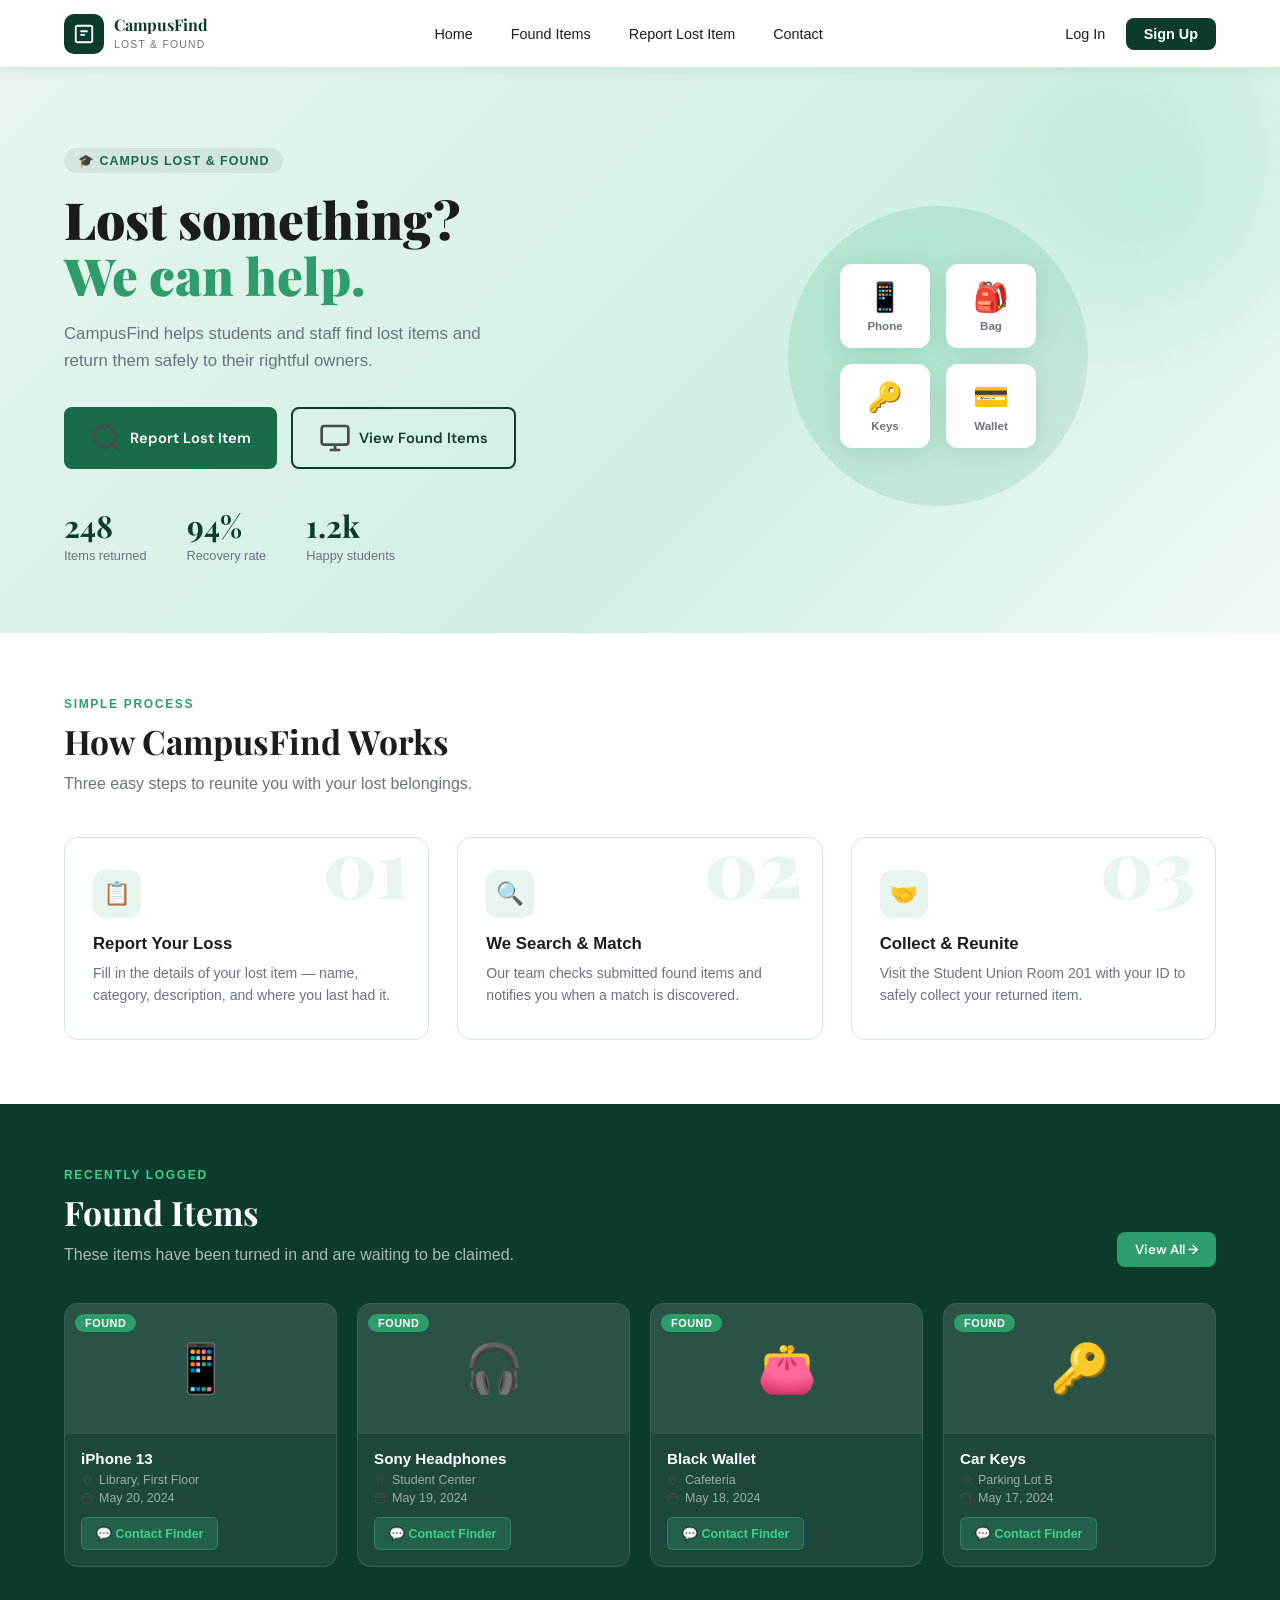
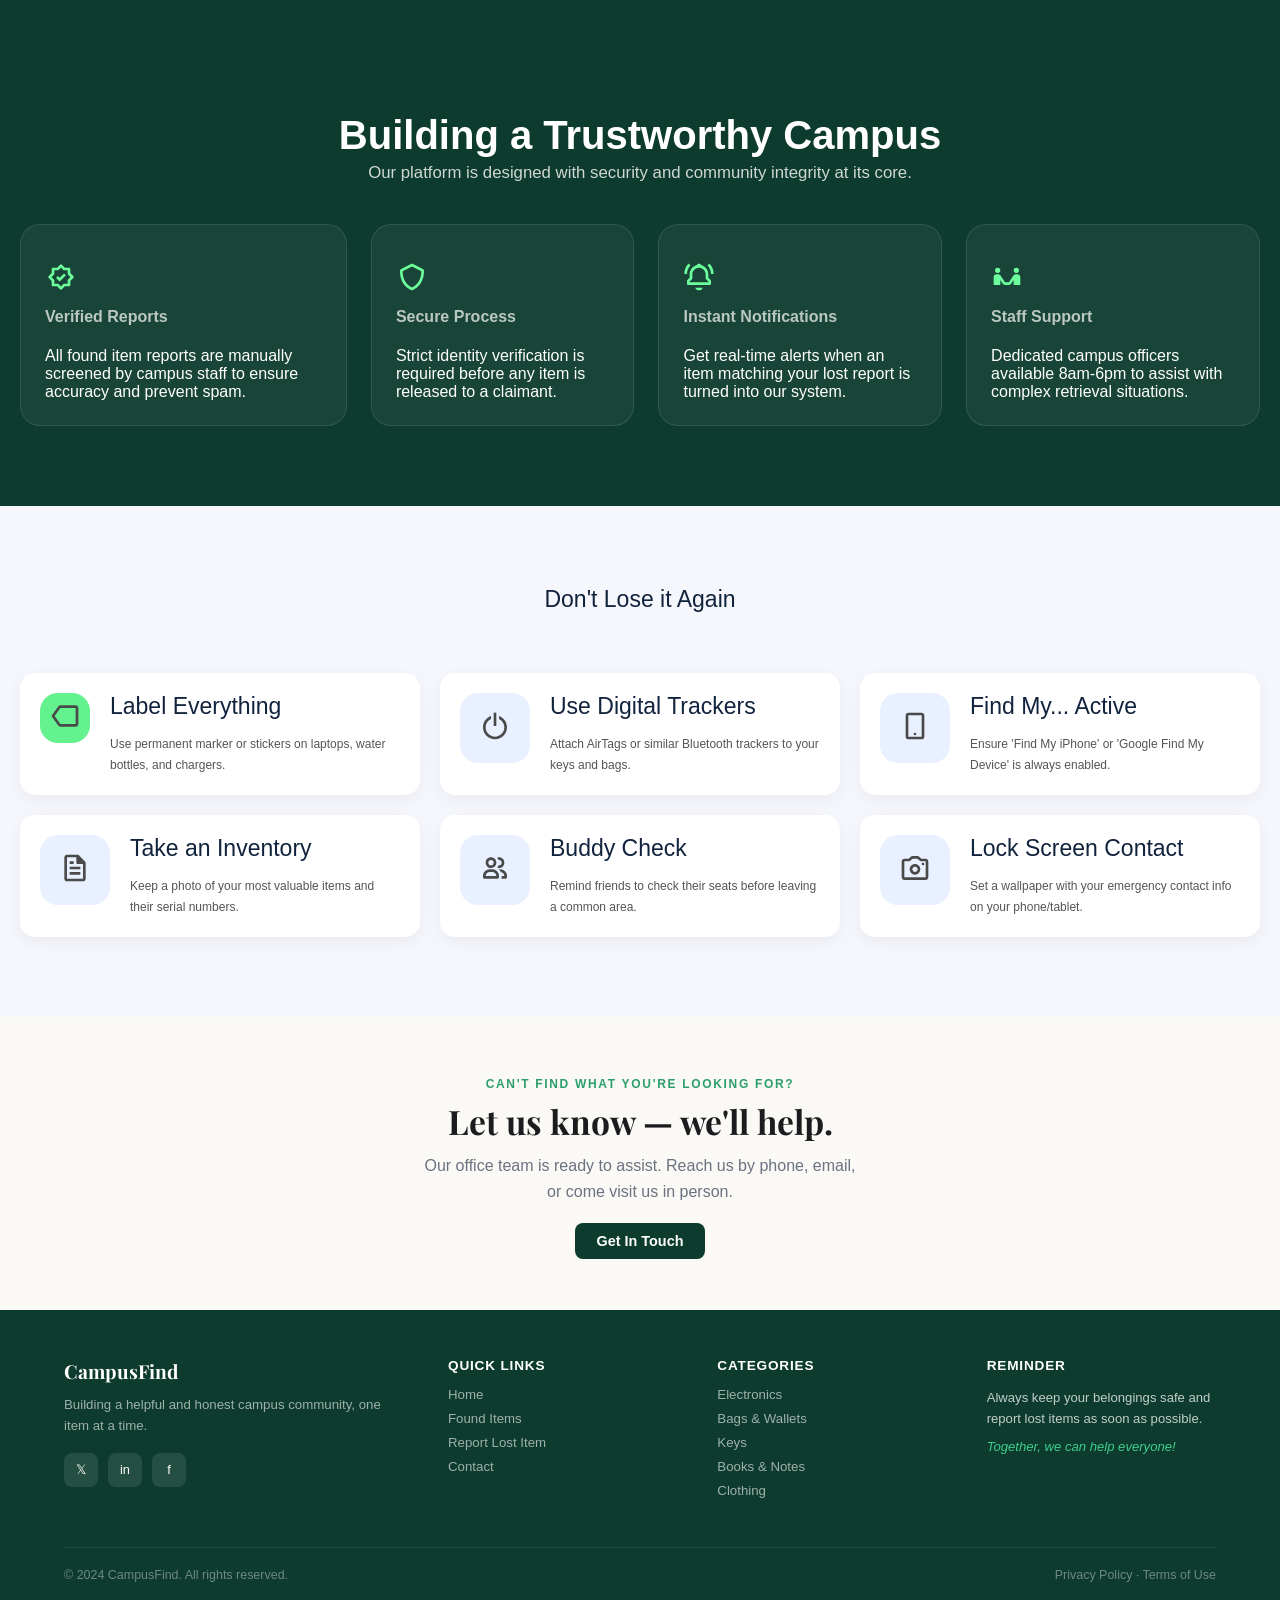
==== commit 5b62e912: "Initial commit" ====
--- a/index.html
+++ b/index.html
@@ -1,142 +1,356 @@
 <!DOCTYPE html>
 <html lang="en">
 <head>
-<meta charset="UTF-8">
-<meta name="viewport" content="width=device-width, initial-scale=1.0">
-<title>CampusFind – Lost & Found</title>
-<link href="https://fonts.googleapis.com/css2?family=Playfair+Display:wght@700;900&family=DM+Sans:wght@300;400;500;600&display=swap" rel="stylesheet">
-<link rel="stylesheet" href="style.css">
+  <meta charset="UTF-8">
+  <meta name="viewport" content="width=device-width, initial-scale=1.0">
+  <title>CampusFind – Lost & Found</title>
+  <link
+    href="https://fonts.googleapis.com/css2?family=Playfair+Display:wght@700;900&family=DM+Sans:wght@300;400;500;600&display=swap"
+    rel="stylesheet">
+
+  <link rel="stylesheet" href="../css/style.css">
 </head>
+
 <body>
 
-<!-- NAV -->
-<nav>
-  <div class="nav-brand" onclick="showPage('home')">
-    <div class="nav-logo">
-      <svg viewBox="0 0 24 24"><rect x="3" y="3" width="18" height="18" rx="2"/><path d="M8 9h8M8 13h5"/></svg>
-    </div>
-    <div class="nav-brand-text">
-      <strong>CampusFind</strong>
-      <span>Lost &amp; Found</span>
-    </div>
+  <!-- NAV -->
+  <nav>
+    <div class="nav-brand">
+      <div class="nav-logo">
+        <svg viewBox="0 0 24 24">
+          <rect x="3" y="3" width="18" height="18" rx="2" />
+          <path d="M8 9h8M8 13h5" />
+        </svg>
+      </div>
+      <div class="nav-brand-text">
+        <strong>CampusFind</strong>
+        <span>Lost &amp; Found</span>
+      </div>
+    </div>
+    <div class="nav-links">
+      <a href="index.html">Home</a>
+      <a onclick="showPage('found')" href="./pages/found.html">Found Items</a>
+      <a onclick="showPage('report')" href="./pages/report.html">Report Lost Item</a>
+      <a onclick="showPage('contact')" href="./pages/contact.html">Contact</a>
+    </div>
+
+    <!-- Guest nav (visible when logged out) -->
+    <div class="nav-auth" id="nav-auth-area">
+      <a href="./pages/login.html"
+        style="padding:8px 16px; border-radius:8px; font-size:0.9rem; font-weight:500; text-decoration: none; color:var(--charcoal); cursor:pointer; transition:all 0.2s;"
+        onmouseover="this.style.background='var(--green-light)'" onmouseout="this.style.background=''">Log In</a>
+      <a href="./pages/login.html#panel-signup" class="nav-cta"
+        style="padding:8px 18px; border-radius:8px; font-size:0.9rem; text-decoration: none; font-weight:600; background:var(--green-deep); color:#fff; cursor:pointer;">Sign
+        Up</a>
+    </div>
+
+    <!-- Logged-in nav (hidden until loginSuccess() runs) -->
+    <div class="nav-auth" id="nav-user-area" style="display:none;">
+      <div class="nav-user-btn" onclick="showPage('home')">
+        <div class="nav-avatar" id="nav-avatar-initials">JD</div>
+        <span id="nav-user-name">John Doe</span>
+      </div>
+      <a onclick="logOut()"
+        style="padding:8px 14px; border-radius:8px; font-size:0.85rem; font-weight:500; color:var(--muted); cursor:pointer; transition:all 0.2s;"
+        onmouseover="this.style.color='var(--charcoal)'" onmouseout="this.style.color='var(--muted)'">Log Out</a>
+    </div>
+  </nav>
+
+  <!-- ═══════════════════════════ HOME PAGE ═══════════════════════════ -->
+  <div class="page active" id="page-home">
+
+    <!-- Hero -->
+    <section class="hero">
+      <div class="hero-text">
+        <div class="hero-tag">🎓 Campus Lost &amp; Found</div>
+        <h1 class="hero-title">Lost something? <span>We can help.</span></h1>
+        <p class="hero-sub">CampusFind helps students and staff find lost items and return them safely to their rightful
+          owners.</p>
+        <div class="hero-btns">
+          <button class="btn btn-primary" onclick="showPage('report')">
+            <svg width="16" height="16" viewBox="0 0 24 24" fill="none" stroke="currentColor" stroke-width="2">
+              <circle cx="11" cy="11" r="8" />
+              <path d="m21 21-4.35-4.35" />
+            </svg>
+            Report Lost Item
+          </button>
+          <button class="btn btn-outline" onclick="showPage('found')">
+            <svg width="16" height="16" viewBox="0 0 24 24" fill="none" stroke="currentColor" stroke-width="2">
+              <rect x="2" y="3" width="20" height="14" rx="2" />
+              <path d="M8 21h8M12 17v4" />
+            </svg>
+            View Found Items
+          </button>
+        </div>
+        <div class="hero-stats">
+          <div class="stat"><strong>248</strong>
+            <p>Items returned</p>
+          </div>
+          <div class="stat"><strong>94%</strong>
+            <p>Recovery rate</p>
+          </div>
+          <div class="stat"><strong>1.2k</strong>
+            <p>Happy students</p>
+          </div>
+        </div>
+      </div>
+      <div class="hero-visual">
+        <div class="hero-circle">
+          <div class="hero-icon-grid">
+            <div class="hero-item-card"><span class="item-emoji">📱</span><span>Phone</span></div>
+            <div class="hero-item-card"><span class="item-emoji">🎒</span><span>Bag</span></div>
+            <div class="hero-item-card"><span class="item-emoji">🔑</span><span>Keys</span></div>
+            <div class="hero-item-card"><span class="item-emoji">💳</span><span>Wallet</span></div>
+          </div>
+        </div>
+      </div>
+    </section>
+
+    <!-- How It Works -->
+    <section class="section" style="background:var(--white);">
+      <div class="section-header">
+        <div class="section-label">Simple Process</div>
+        <h2 class="section-title">How CampusFind Works</h2>
+        <p class="section-sub">Three easy steps to reunite you with your lost belongings.</p>
+      </div>
+      <div class="how-grid">
+        <div class="how-card" data-num="01">
+          <div class="how-icon">📋</div>
+          <h3>Report Your Loss</h3>
+          <p>Fill in the details of your lost item — name, category, description, and where you last had it.</p>
+        </div>
+        <div class="how-card" data-num="02">
+          <div class="how-icon">🔍</div>
+          <h3>We Search &amp; Match</h3>
+          <p>Our team checks submitted found items and notifies you when a match is discovered.</p>
+        </div>
+        <div class="how-card" data-num="03">
+          <div class="how-icon">🤝</div>
+          <h3>Collect &amp; Reunite</h3>
+          <p>Visit the Student Union Room 201 with your ID to safely collect your returned item.</p>
+        </div>
+      </div>
+    </section>
+
+    <!-- Recent Found Preview -->
+    <section class="section found-preview">
+      <div class="found-header-row">
+        <div>
+          <div class="section-label">Recently Logged</div>
+          <h2 class="section-title">Found Items</h2>
+          <p class="section-sub">These items have been turned in and are waiting to be claimed.</p>
+        </div>
+        <button class="btn btn-accent btn-sm" onclick="showPage('found')">View All →</button>
+      </div>
+      <div class="found-preview-grid">
+        <div class="item-card">
+          <div class="item-card-img">📱<span class="item-badge">Found</span></div>
+          <div class="item-card-body">
+            <h4>iPhone 13</h4>
+            <div class="item-meta"><svg viewBox="0 0 24 24" fill="none" stroke="currentColor" stroke-width="2">
+                <path d="M12 2C8.13 2 5 5.13 5 9c0 5.25 7 13 7 13s7-7.75 7-13c0-3.87-3.13-7-7-7z" />
+                <circle cx="12" cy="9" r="2.5" />
+              </svg> Library, First Floor</div>
+            <div class="item-meta"><svg viewBox="0 0 24 24" fill="none" stroke="currentColor" stroke-width="2">
+                <rect x="3" y="4" width="18" height="18" rx="2" />
+                <line x1="16" y1="2" x2="16" y2="6" />
+                <line x1="8" y1="2" x2="8" y2="6" />
+                <line x1="3" y1="10" x2="21" y2="10" />
+              </svg> May 20, 2024</div>
+            <div class="contact-btn" onclick="showPage('contact')">💬 Contact Finder</div>
+          </div>
+        </div>
+        <div class="item-card">
+          <div class="item-card-img">🎧<span class="item-badge">Found</span></div>
+          <div class="item-card-body">
+            <h4>Sony Headphones</h4>
+            <div class="item-meta"><svg viewBox="0 0 24 24" fill="none" stroke="currentColor" stroke-width="2">
+                <path d="M12 2C8.13 2 5 5.13 5 9c0 5.25 7 13 7 13s7-7.75 7-13c0-3.87-3.13-7-7-7z" />
+                <circle cx="12" cy="9" r="2.5" />
+              </svg> Student Center</div>
+            <div class="item-meta"><svg viewBox="0 0 24 24" fill="none" stroke="currentColor" stroke-width="2">
+                <rect x="3" y="4" width="18" height="18" rx="2" />
+                <line x1="16" y1="2" x2="16" y2="6" />
+                <line x1="8" y1="2" x2="8" y2="6" />
+                <line x1="3" y1="10" x2="21" y2="10" />
+              </svg> May 19, 2024</div>
+            <div class="contact-btn" onclick="showPage('contact')">💬 Contact Finder</div>
+          </div>
+        </div>
+        <div class="item-card">
+          <div class="item-card-img">👛<span class="item-badge">Found</span></div>
+          <div class="item-card-body">
+            <h4>Black Wallet</h4>
+            <div class="item-meta"><svg viewBox="0 0 24 24" fill="none" stroke="currentColor" stroke-width="2">
+                <path d="M12 2C8.13 2 5 5.13 5 9c0 5.25 7 13 7 13s7-7.75 7-13c0-3.87-3.13-7-7-7z" />
+                <circle cx="12" cy="9" r="2.5" />
+              </svg> Cafeteria</div>
+            <div class="item-meta"><svg viewBox="0 0 24 24" fill="none" stroke="currentColor" stroke-width="2">
+                <rect x="3" y="4" width="18" height="18" rx="2" />
+                <line x1="16" y1="2" x2="16" y2="6" />
+                <line x1="8" y1="2" x2="8" y2="6" />
+                <line x1="3" y1="10" x2="21" y2="10" />
+              </svg> May 18, 2024</div>
+            <div class="contact-btn" onclick="showPage('contact')">💬 Contact Finder</div>
+          </div>
+        </div>
+        <div class="item-card">
+          <div class="item-card-img">🔑<span class="item-badge">Found</span></div>
+          <div class="item-card-body">
+            <h4>Car Keys</h4>
+            <div class="item-meta"><svg viewBox="0 0 24 24" fill="none" stroke="currentColor" stroke-width="2">
+                <path d="M12 2C8.13 2 5 5.13 5 9c0 5.25 7 13 7 13s7-7.75 7-13c0-3.87-3.13-7-7-7z" />
+                <circle cx="12" cy="9" r="2.5" />
+              </svg> Parking Lot B</div>
+            <div class="item-meta"><svg viewBox="0 0 24 24" fill="none" stroke="currentColor" stroke-width="2">
+                <rect x="3" y="4" width="18" height="18" rx="2" />
+                <line x1="16" y1="2" x2="16" y2="6" />
+                <line x1="8" y1="2" x2="8" y2="6" />
+                <line x1="3" y1="10" x2="21" y2="10" />
+              </svg> May 17, 2024</div>
+            <div class="contact-btn" onclick="showPage('contact')">💬 Contact Finder</div>
+          </div>
+        </div>
+      </div>
+    </section>
+
+    <!-- 5. Why Trust Us -->
+    <section class="trust">
+      <div class="cont1">
+        <div class="cont2">
+          <h2 class="cont3">Building a Trustworthy Campus</h2>
+          <p class="cont4">Our platform is designed with security and community integrity at its core.</p>
+        </div><br><br>
+        <div class="cont5">
+          <div class="cont6">
+            <span class="material-symbols-outlined1"><svg xmlns="http://www.w3.org/2000/svg" width="24" height="24"
+                fill="currentColor" viewBox="0 0 24 24">
+                <path
+                  d="M19 9.09V6c0-.55-.45-1-1-1h-3.09L12.7 2.79a.996.996 0 0 0-1.41 0L9.08 5H5.99c-.55 0-1 .45-1 1v3.09L2.78 11.3a.996.996 0 0 0 0 1.41l2.21 2.21v3.09c0 .55.45 1 1 1h3.09l2.21 2.21c.2.2.45.29.71.29s.51-.1.71-.29l2.21-2.21h3.09c.55 0 1-.45 1-1v-3.09l2.21-2.21a.996.996 0 0 0 0-1.41l-2.21-2.21Zm-1.71 4.71a1 1 0 0 0-.29.71v2.5h-2.5c-.27 0-.52.11-.71.29L12 19.09l-1.79-1.79a1 1 0 0 0-.71-.29H7v-2.5c0-.27-.11-.52-.29-.71l-1.79-1.79 1.79-1.79A1 1 0 0 0 7 9.51v-2.5h2.5c.27 0 .52-.11.71-.29L12 4.93l1.79 1.79c.19.19.44.29.71.29H17v2.5c0 .27.11.52.29.71l1.79 1.79z">
+                </path>
+                <path d="m11 12.59-1.29-1.3-1.42 1.42 2.71 2.7 4.71-4.7-1.42-1.42z"></path>
+              </svg></span><br>
+            <h4 class="cont8">Verified Reports</h4><br>
+            <p class="cont9">All found item reports are manually screened by campus staff to ensure accuracy and prevent
+              spam.</p>
+          </div>
+          <div class="cont10">
+            <span class="material-symbols-outlined2"><svg xmlns="http://www.w3.org/2000/svg" width="24" height="24"
+                fill="currentColor" viewBox="0 0 24 24">
+                <path
+                  d="m20.42 6.11-7.97-4c-.28-.14-.62-.14-.9 0l-7.97 4c-.31.15-.51.45-.55.79-.01.11-.96 10.77 8.55 15.01a.98.98 0 0 0 .82 0c9.51-4.25 8.57-14.9 8.55-15.01a.98.98 0 0 0-.55-.79ZM12 19.9C5.26 16.63 4.94 9.64 5 7.64l7-3.51 7 3.51c.04 1.99-.33 9.02-7 12.27Z">
+                </path>
+              </svg></span><br>
+            <h4 class="cont11">Secure Process</h4><br>
+            <p class="cont12">Strict identity verification is required before any item is released to a claimant.</p>
+          </div>
+          <div class="cont13">
+            <span class="material-symbols-outlined3"><svg xmlns="http://www.w3.org/2000/svg" width="24" height="24"
+                fill="currentColor" viewBox="0 0 24 24">
+                <path
+                  d="M19 12.59V10c0-3.22-2.18-5.93-5.14-6.74C13.57 2.52 12.85 2 12 2s-1.56.52-1.86 1.26C7.18 4.08 5 6.79 5 10v2.59L3.29 14.3a1 1 0 0 0-.29.71v2c0 .55.45 1 1 1h16c.55 0 1-.45 1-1v-2c0-.27-.11-.52-.29-.71zM19 16H5v-.59l1.71-1.71a1 1 0 0 0 .29-.71v-3c0-2.76 2.24-5 5-5s5 2.24 5 5v3c0 .27.11.52.29.71L19 15.41zM5.64 3.3 4.23 1.89A10.9 10.9 0 0 0 1 9.67h2c0-2.4.94-4.66 2.64-6.36Zm12.72 0C20.06 5 21 7.26 21 9.66h2c0-2.94-1.14-5.7-3.22-7.78l-1.41 1.41ZM12 22c1.31 0 2.41-.83 2.82-2H9.18c.41 1.17 1.51 2 2.82 2">
+                </path>
+              </svg></span><br>
+            <h4 class="cont14">Instant Notifications</h4><br>
+            <p class="cont15">Get real-time alerts when an item matching your lost report is turned into our system.</p>
+          </div>
+          <div class="cont16">
+            <span class="material-symbols-outlined4"><svg xmlns="http://www.w3.org/2000/svg" width="24" height="24"
+                fill="currentColor" viewBox="0 0 24 24">
+                <path
+                  d="M5 5a2 2 0 1 0 0 4 2 2 0 1 0 0-4m14.5 5h-.7c-.84 0-1.61.42-2.08 1.11L13.46 16h-2.93l-3.26-4.89C6.81 10.41 6.03 10 5.19 10h-.7a2.5 2.5 0 0 0-2.5 2.5V18h5v-3.7l1.87 2.81c.37.56.99.89 1.66.89h2.93c.67 0 1.29-.33 1.66-.89l1.87-2.81V18h5v-5.5a2.5 2.5 0 0 0-2.5-2.5ZM19 5a2 2 0 1 0 0 4 2 2 0 1 0 0-4">
+                </path>
+              </svg></span><br>
+            <h4 class="cont17">Staff Support</h4><br>
+            <p class="cont18">Dedicated campus officers available 8am-6pm to assist with complex retrieval situations.
+            </p>
+          </div>
+        </div>
+      </div>
   </div>
-  <div class="nav-links">
-    <a onclick="showPage('home')" id="nav-home" class="active">Home</a>
-    <a onclick="showPage('found')" id="nav-found">Found Items</a>
-    <a onclick="showPage('report')" id="nav-report">Report Lost Item</a>
-    <a onclick="showPage('contact')" id="nav-contact">Contact</a>
-    <a onclick="showPage('report')" class="nav-cta">+ Report Item</a>
-  </div>
-</nav>
-
-<!-- ═══════════════════════════ HOME PAGE ═══════════════════════════ -->
-<div class="page active" id="page-home">
-
-  <!-- Hero -->
-  <section class="hero">
-    <div class="hero-text">
-      <div class="hero-tag">🎓 Campus Lost &amp; Found</div>
-      <h1 class="hero-title">Lost something? <span>We can help.</span></h1>
-      <p class="hero-sub">CampusFind helps students and staff find lost items and return them safely to their rightful owners.</p>
-      <div class="hero-btns">
-        <button class="btn btn-primary" onclick="showPage('report')">
-          <svg width="16" height="16" viewBox="0 0 24 24" fill="none" stroke="currentColor" stroke-width="2"><circle cx="11" cy="11" r="8"/><path d="m21 21-4.35-4.35"/></svg>
-          Report Lost Item
-        </button>
-        <button class="btn btn-outline" onclick="showPage('found')">
-          <svg width="16" height="16" viewBox="0 0 24 24" fill="none" stroke="currentColor" stroke-width="2"><rect x="2" y="3" width="20" height="14" rx="2"/><path d="M8 21h8M12 17v4"/></svg>
-          View Found Items
-        </button>
-      </div>
-      <div class="hero-stats">
-        <div class="stat"><strong>248</strong><p>Items returned</p></div>
-        <div class="stat"><strong>94%</strong><p>Recovery rate</p></div>
-        <div class="stat"><strong>1.5k</strong><p>Happy students</p></div>
-      </div>
-    </div>
-    <div class="hero-visual">
-      <div class="hero-circle">
-        <div class="hero-icon-grid">
-          <div class="hero-item-card"><span class="item-emoji">📱</span><span>Phone</span></div>
-          <div class="hero-item-card"><span class="item-emoji">🎒</span><span>Bag</span></div>
-          <div class="hero-item-card"><span class="item-emoji">🔑</span><span>Keys</span></div>
-          <div class="hero-item-card"><span class="item-emoji">💳</span><span>Wallet</span></div>
-        </div>
-      </div>
-    </div>
-  </section>
-
-  <!-- How It Works -->
-  <section class="section" style="background:var(--white);">
-    <div class="section-header">
-      <div class="section-label">Simple Process</div>
-      <h2 class="section-title">How CampusFind Works</h2>
-      <p class="section-sub">Three easy steps to reunite you with your lost belongings.</p>
-    </div>
-    <div class="how-grid">
-      <div class="how-card" data-num="01">
-        <div class="how-icon">📋</div>
-        <h3>Report Your Loss</h3>
-        <p>Fill in the details of your lost item — name, category, description, and where you last had it.</p>
-      </div>
-      <div class="how-card" data-num="02">
-        <div class="how-icon">🔍</div>
-        <h3>We Search &amp; Match</h3>
-        <p>Our team checks submitted found items and notifies you when a match is discovered.</p>
-      </div>
-      <div class="how-card" data-num="03">
-        <div class="how-icon">🤝</div>
-        <h3>Collect &amp; Reunite</h3>
-        <p>Visit the Student Union Room 201 with your ID to safely collect your returned item.</p>
-      </div>
-    </div>
-  </section>
-
-  <!-- Recent Found Preview -->
-  <section class="section found-preview">
-    <div class="found-header-row">
-      <div>
-        <div class="section-label">Recently Logged</div>
-        <h2 class="section-title">Found Items</h2>
-        <p class="section-sub">These items have been turned in and are waiting to be claimed.</p>
-      </div>
-      <button class="btn btn-accent btn-sm" onclick="showPage('found')">View All →</button>
-    </div>
-    <div class="found-preview-grid">
-      <div class="item-card">
-        <div class="item-card-img">📱<span class="item-badge">Found</span></div>
-        <div class="item-card-body">
-          <h4>Phones</h4>
-          <div class="item-meta"><svg viewBox="0 0 24 24" fill="none" stroke="currentColor" stroke-width="2"><path d="M12 2C8.13 2 5 5.13 5 9c0 5.25 7 13 7 13s7-7.75 7-13c0-3.87-3.13-7-7-7z"/><circle cx="12" cy="9" r="2.5"/></svg> Library, First Floor</div>
-          <div class="item-meta"><svg viewBox="0 0 24 24" fill="none" stroke="currentColor" stroke-width="2"><rect x="3" y="4" width="18" height="18" rx="2"/><line x1="16" y1="2" x2="16" y2="6"/><line x1="8" y1="2" x2="8" y2="6"/><line x1="3" y1="10" x2="21" y2="10"/></svg> May 20, 2026</div>
-          <div class="contact-btn" onclick="showPage('contact')">💬 Contact Finder</div>
-        </div>
-      </div>
-      <div class="item-card">
-        <div class="item-card-img">🎧<span class="item-badge">Found</span></div>
-        <div class="item-card-body">
-          <h4>Sony Headphones</h4>
-          <div class="item-meta"><svg viewBox="0 0 24 24" fill="none" stroke="currentColor" stroke-width="2"><path d="M12 2C8.13 2 5 5.13 5 9c0 5.25 7 13 7 13s7-7.75 7-13c0-3.87-3.13-7-7-7z"/><circle cx="12" cy="9" r="2.5"/></svg> Student Center</div>
-          <div class="item-meta"><svg viewBox="0 0 24 24" fill="none" stroke="currentColor" stroke-width="2"><rect x="3" y="4" width="18" height="18" rx="2"/><line x1="16" y1="2" x2="16" y2="6"/><line x1="8" y1="2" x2="8" y2="6"/><line x1="3" y1="10" x2="21" y2="10"/></svg> May 19, 2026</div>
-          <div class="contact-btn" onclick="showPage('contact')">💬 Contact Finder</div>
-        </div>
-      </div>
-      <div class="item-card">
-        <div class="item-card-img">👛<span class="item-badge">Found</span></div>
-        <div class="item-card-body">
-          <h4>Wallets&amp;Bags</h4>
-          <div class="item-meta"><svg viewBox="0 0 24 24" fill="none" stroke="currentColor" stroke-width="2"><path d="M12 2C8.13 2 5 5.13 5 9c0 5.25 7 13 7 13s7-7.75 7-13c0-3.87-3.13-7-7-7z"/><circle cx="12" cy="9" r="2.5"/></svg> Cafeteria</div>
-          <div class="item-meta"><svg viewBox="0 0 24 24" fill="none" stroke="currentColor" stroke-width="2"><rect x="3" y="4" width="18" height="18" rx="2"/><line x1="16" y1="2" x2="16" y2="6"/><line x1="8" y1="2" x2="8" y2="6"/><line x1="3" y1="10" x2="21" y2="10"/></svg> May 18, 2026</div>
-          <div class="contact-btn" onclick="showPage('contact')">💬 Contact Finder</div>
-        </div>
-      </div>
-      <div class="item-card">
-        <div class="item-card-img">🔑<span class="item-badge">Found</span></div>
-        <div class="item-card-body">
-          <h4>Car Keys</h4>
-          <div class="item-meta"><svg viewBox="0 0 24 24" fill="none" stroke="currentColor" stroke-width="2"><path d="M12 2C8.13 2 5 5.13 5 9c0 5.25 7 13 7 13s7-7.75 7-13c0-3.87-3.13-7-7-7z"/><circle cx="12" cy="9" r="2.5"/></svg> Parking Lot B</div>
-          <div class="item-meta"><svg viewBox="0 0 24 24" fill="none" stroke="currentColor" stroke-width="2"><rect x="3" y="4" width="18" height="18" rx="2"/><line x1="16" y1="2" x2="16" y2="6"/><line x1="8" y1="2" x2="8" y2="6"/><line x1="3" y1="10" x2="21" y2="10"/></svg> May 17, 2026</div>
-          <div class="contact-btn" onclick="showPage('contact')">💬 Contact Finder</div>
+
+
+  <!-- 9. Safety Tips -->
+  <section class="container">
+    <h2 class="container2">Don't Lose it Again</h2>
+    <div class="container3">
+      <div class="card">
+        <div class="container1">
+          <span class="material-symbols-outlined5"><svg xmlns="http://www.w3.org/2000/svg" width="24" height="24"
+              fill="currentColor" viewBox="0 0 24 24">
+              <path d="M20 4H8.51c-.64 0-1.25.31-1.63.84l-4.7 6.58a.99.99 0 0 0 0 1.16l4.7 6.58c.37.52.98.84 1.63.84H20c1.1 0 2-.9 2-2V6c0-1.1-.9-2-2-2m0 14H8.51l-4.29-6 4.29-6H20z"></path>
+            </svg></span>
+        </div>
+        
+        <div>
+          <h4 class="container5">Label Everything</h4>
+          <p class="container6">Use permanent marker or stickers on laptops, water bottles,
+            and chargers.</p>
+        </div>
+      </div>
+      <div class="card">
+        <div class="container7">
+          <span class="material-symbols-outlined6"><svg xmlns="http://www.w3.org/2000/svg" width="24" height="24"
+              fill="currentColor" viewBox="0 0 24 24">
+              <path d="M11 2h2v10h-2z"></path><path d="M15 4.53v2.16c2.36 1.13 4 3.53 4 6.32 0 3.86-3.14 7-7 7s-7-3.14-7-7c0-2.79 1.64-5.19 4-6.32V4.53C5.51 5.77 3 9.1 3 13c0 4.96 4.04 9 9 9s9-4.04 9-9c0-3.91-2.51-7.24-6-8.47"></path>
+            </svg></span>
+        </div>
+        <div>
+          <h4 class="container8">Use Digital Trackers</h4>
+          <p class="container9">Attach AirTags or similar Bluetooth trackers to your keys and
+            bags.</p>
+        </div>
+      </div>
+      <div class="card">
+        <div class="container10">
+          <span class="material-symbols-outlined7"><svg xmlns="http://www.w3.org/2000/svg" width="24" height="24"
+              fill="currentColor" viewBox="0 0 24 24">
+              <path d="M7 22h10c1.1 0 2-.9 2-2V4c0-1.1-.9-2-2-2H7c-1.1 0-2 .9-2 2v16c0 1.1.9 2 2 2M7 4h10v16H7z"></path><path d="M12 17a1 1 0 1 0 0 2 1 1 0 1 0 0-2"></path>
+            </svg></span>
+        </div>
+        <div>
+          <h4 class="container11">Find My... Active</h4>
+          <p class="text-label1">Ensure 'Find My iPhone' or 'Google Find My Device' is always
+            enabled.</p>
+        </div>
+      </div>
+      <div class="card">
+        <div class="container12">
+          <span class="material-symbols-outlined8"><svg xmlns="http://www.w3.org/2000/svg" width="24" height="24"
+              fill="currentColor" viewBox="0 0 24 24">
+              <path d="m19.94 7.68-.03-.09a.8.8 0 0 0-.2-.29l-5-5c-.09-.09-.19-.15-.29-.2l-.09-.03a.8.8 0 0 0-.26-.05c-.02 0-.04-.01-.06-.01H6c-1.1 0-2 .9-2 2v16c0 1.1.9 2 2 2h12c1.1 0 2-.9 2-2v-12s-.01-.04-.01-.06c0-.09-.02-.17-.05-.26ZM6 20V4h7v4c0 .55.45 1 1 1h4v11z"></path><path d="M8 11h8v2H8zm0 4h8v2H8zm0-8h3v2H8z"></path>
+            </svg></span>
+        </div>
+        <div>
+          <h4 class="label2">Take an Inventory</h4>
+          <p class="container13">Keep a photo of your most valuable items and their serial
+            numbers.</p>
+        </div>
+      </div>
+      <div class="card">
+        <div class="container14">
+          <span class="material-symbols-outlined9"><svg xmlns="http://www.w3.org/2000/svg" width="24" height="24"
+              fill="currentColor" viewBox="0 0 24 24">
+              <path d="M10 13H8c-2.76 0-5 2.24-5 5v1c0 .55.45 1 1 1h10c.55 0 1-.45 1-1v-1c0-2.76-2.24-5-5-5m-5 5c0-1.65 1.35-3 3-3h2c1.65 0 3 1.35 3 3zm7.73-11.49c-.08-.22-.19-.42-.3-.62v-.01c-.69-1.14-1.93-1.89-3.42-1.89-2.28 0-4 1.72-4 4s1.72 4 4 4c1.49 0 2.73-.74 3.42-1.89v-.01c.12-.2.22-.4.3-.62.02-.06.03-.12.05-.18.06-.17.11-.34.15-.52.05-.25.07-.51.07-.78s-.03-.53-.07-.78c-.03-.18-.09-.35-.15-.52-.02-.06-.03-.12-.05-.18M9 10c-1.18 0-2-.82-2-2s.82-2 2-2 2 .82 2 2-.82 2-2 2m6 0q-.165 0-.33-.03c-.22.66-.56 1.27-.98 1.81.41.13.84.22 1.31.22 2.28 0 4-1.72 4-4s-1.72-4-4-4c-.47 0-.9.09-1.31.22.43.53.76 1.14.98 1.81.11-.01.21-.03.33-.03 1.18 0 2 .82 2 2s-.82 2-2 2m1 3h-1.11c.6.58 1.08 1.27 1.44 2.03C17.83 15.2 19 16.46 19 18h-2v1c0 .35-.07.69-.18 1H20c.55 0 1-.45 1-1v-1c0-2.76-2.24-5-5-5"></path>
+            </svg></span>
+        </div>
+        <div>
+          <h4 class="label3">Buddy Check</h4>
+          <p class="container15">Remind friends to check their seats before leaving a common
+            area.</p>
+        </div>
+      </div>
+      <div class="card">
+        <div class="container16">
+          <span class="material-symbols-outlined10"><svg xmlns="http://www.w3.org/2000/svg" width="24" height="24"
+              fill="currentColor" viewBox="0 0 24 24">
+              <path d="M12 9c-2.17 0-4 1.83-4 4s1.83 4 4 4 4-1.83 4-4-1.83-4-4-4m0 6c-1.07 0-2-.93-2-2s.93-2 2-2 2 .93 2 2-.93 2-2 2"></path><path d="M20 5h-3.15l-2.23-1.78c-.18-.14-.4-.22-.62-.22h-4c-.23 0-.45.08-.62.22L7.15 5H4c-1.1 0-2 .9-2 2v12c0 1.1.9 2 2 2h16c1.1 0 2-.9 2-2V7c0-1.1-.9-2-2-2m0 14H4V7h3.5c.23 0 .45-.08.62-.22L10.35 5h3.3l2.23 1.78c.18.14.4.22.62.22H20z"></path><path d="M18 8a1 1 0 1 0 0 2 1 1 0 1 0 0-2"></path>
+            </svg></span>
+        </div>
+        <div>
+          <h4 class="label4">Lock Screen Contact</h4>
+          <p class="container17">Set a wallpaper with your emergency contact info on your
+            phone/tablet.</p>
         </div>
       </div>
     </div>
@@ -146,8 +360,13 @@
   <section class="section" style="background:var(--cream); text-align:center; padding:60px 5%;">
     <div class="section-label" style="text-align:center;">Can't find what you're looking for?</div>
     <h2 class="section-title" style="text-align:center; margin-bottom:10px;">Let us know — we'll help.</h2>
-    <p style="color:var(--muted); margin-bottom:28px; max-width:440px; margin-left:auto; margin-right:auto; line-height:1.6;">Our office team is ready to assist. Reach us by phone, email, or come visit us in person.</p>
-    <button class="btn btn-primary" onclick="showPage('contact')">Get In Touch</button>
+    <p
+      style="color:var(--muted); margin-bottom:28px; max-width:440px; margin-left:auto; margin-right:auto; line-height:1.6;">
+      Our office team is ready to assist. Reach us by phone, email, or come visit us in person.
+    </p>
+     <a href="./pages/contact.html" class="nav-cta"
+        style="padding:10px 22px; border-radius:8px; font-size:0.9rem; text-decoration: none; font-weight:600; background:var(--green-deep); color:#fff; cursor:pointer;">Get In Touch
+      </a>
   </section>
 
   <!-- Footer -->
@@ -164,10 +383,10 @@
       </div>
       <div class="footer-col">
         <h4>Quick Links</h4>
-        <a onclick="showPage('home')">Home</a>
-        <a onclick="showPage('found')">Found Items</a>
-        <a onclick="showPage('report')">Report Lost Item</a>
-        <a onclick="showPage('contact')">Contact</a>
+        <a href="./index.html">Home</a>
+        <a href="./pages/found.html">Found Items</a>
+        <a href="./pages/report.html">Report Lost Item</a>
+        <a href="./pages/contact.html">Contact</a>
       </div>
       <div class="footer-col">
         <h4>Categories</h4>
@@ -179,370 +398,20 @@
       </div>
       <div class="footer-col">
         <h4>Reminder</h4>
-        <p style="font-size:0.82rem; line-height:1.6;">Always keep your belongings safe and report lost items as soon as possible.</p>
-        <p style="font-size:0.82rem; margin-top:10px; color:var(--green-accent); font-style:italic;">Together, we can help everyone!</p>
+        <p style="font-size:0.82rem; line-height:1.6;">Always keep your belongings safe and report lost items as soon
+          as possible.</p>
+        <p style="font-size:0.82rem; margin-top:10px; color:var(--green-accent); font-style:italic;">Together, we can
+          help everyone!</p>
       </div>
     </div>
     <div class="footer-bottom">
-      <span>© 2026 CampusFind. All rights reserved.</span>
+      <span>© 2024 CampusFind. All rights reserved.</span>
       <span>Privacy Policy · Terms of Use</span>
     </div>
   </footer>
-</div>
-
-<!-- ═══════════════════════════ REPORT LOST ITEM PAGE ═══════════════════════════ -->
-<div class="page" id="page-report">
-  <div class="report-page">
-    <div style="max-width:1100px; margin:0 auto;">
-      <div class="section-label">Lost Something?</div>
-      <h1 style="font-family:'Playfair Display',serif; font-size:2rem; color:var(--green-deep); margin-bottom:32px;">Report a Lost Item</h1>
-    </div>
-    <div class="report-layout">
-      <div class="report-form-card">
-        <div style="display:flex;align-items:center;gap:10px;margin-bottom:4px;">
-          <div style="width:38px;height:38px;background:var(--green-light);border-radius:10px;display:flex;align-items:center;justify-content:center;font-size:1.2rem;">📋</div>
-          <h2 class="form-title">Report Lost Item</h2>
-        </div>
-        <p class="form-subtitle">Fill in the details of your lost item</p>
-
-        <div class="form-group">
-          <label class="form-label">
-            <svg viewBox="0 0 24 24" fill="none" stroke="currentColor" stroke-width="2"><rect x="3" y="3" width="18" height="18" rx="2"/><path d="M8 9h8M8 13h5"/></svg>
-            Item Name
-          </label>
-          <input class="form-input" type="text" placeholder="e.g. iPhone 13, Black Wallet">
-        </div>
-
-        <div class="form-group">
-          <label class="form-label">
-            <svg viewBox="0 0 24 24" fill="none" stroke="currentColor" stroke-width="2"><path d="M4 6h16M4 12h16M4 18h7"/></svg>
-            Category
-          </label>
-          <select class="form-select">
-            <option value="">Select category</option>
-            <option>Electronics</option>
-            <option>Bags &amp; Wallets</option>
-            <option>Keys &amp; Access Cards</option>
-            <option>Books &amp; Stationery</option>
-            <option>Clothing &amp; Accessories</option>
-            <option>Jewellery</option>
-            <option>Others</option>
-          </select>
-        </div>
-
-        <div class="form-group">
-          <label class="form-label">
-            <svg viewBox="0 0 24 24" fill="none" stroke="currentColor" stroke-width="2"><path d="M11 4H4a2 2 0 0 0-2 2v14a2 2 0 0 0 2 2h14a2 2 0 0 0 2-2v-7"/><path d="M18.5 2.5a2.121 2.121 0 0 1 3 3L12 15l-4 1 1-4 9.5-9.5z"/></svg>
-            Description
-          </label>
-          <textarea class="form-textarea" placeholder="Describe your item in detail — colour, brand, any identifying marks…"></textarea>
-        </div>
-
-        <div class="form-row">
-          <div class="form-group">
-            <label class="form-label">
-              <svg viewBox="0 0 24 24" fill="none" stroke="currentColor" stroke-width="2"><path d="M12 2C8.13 2 5 5.13 5 9c0 5.25 7 13 7 13s7-7.75 7-13c0-3.87-3.13-7-7-7z"/><circle cx="12" cy="9" r="2.5"/></svg>
-              Last Seen Location
-            </label>
-            <input class="form-input" type="text" placeholder="Where did you last see it?">
-          </div>
-          <div class="form-group">
-            <label class="form-label">
-              <svg viewBox="0 0 24 24" fill="none" stroke="currentColor" stroke-width="2"><rect x="3" y="4" width="18" height="18" rx="2"/><line x1="16" y1="2" x2="16" y2="6"/><line x1="8" y1="2" x2="8" y2="6"/><line x1="3" y1="10" x2="21" y2="10"/></svg>
-              Date Lost
-            </label>
-            <input class="form-input" type="date">
-          </div>
-        </div>
-
-        <div class="form-group">
-          <label class="form-label">
-            <svg viewBox="0 0 24 24" fill="none" stroke="currentColor" stroke-width="2"><path d="M20 21v-2a4 4 0 0 0-4-4H8a4 4 0 0 0-4 4v2"/><circle cx="12" cy="7" r="4"/></svg>
-            Your Contact
-          </label>
-          <input class="form-input" type="text" placeholder="Phone number or email address">
-        </div>
-
-        <button class="btn btn-primary form-submit" onclick="submitReport()">
-          <svg width="16" height="16" viewBox="0 0 24 24" fill="none" stroke="currentColor" stroke-width="2"><line x1="22" y1="2" x2="11" y2="13"/><polygon points="22 2 15 22 11 13 2 9 22 2"/></svg>
-          Submit Report
-        </button>
-        <div class="success-msg" id="report-success">
-          <span>✅</span> Your report has been submitted! We'll contact you when there's a match.
-        </div>
-      </div>
-
-      <div class="report-sidebar">
-        <div class="tip-card">
-          <h3>💡 Tips for a Better Report</h3>
-          <ul class="tip-list">
-            <li><span class="tip-dot"></span>Be as specific as possible — brand, colour, model number</li>
-            <li><span class="tip-dot"></span>Mention any unique scratches, stickers, or engravings</li>
-            <li><span class="tip-dot"></span>Report as soon as you notice the item is missing</li>
-            <li><span class="tip-dot"></span>Double-check the last location you were at on campus</li>
-            <li><span class="tip-dot"></span>Provide a reliable contact so we can reach you fast</li>
-          </ul>
-        </div>
-        <div style="background:var(--white); border:1px solid var(--border); border-radius:16px; padding:24px;">
-          <h3 style="font-size:1rem; font-weight:700; color:var(--green-deep); margin-bottom:12px;">📍 Drop-Off Locations</h3>
-          <p style="font-size:0.83rem; color:var(--muted); line-height:1.6; margin-bottom:8px;"><strong>Main Office:</strong> Student Union Building, Room 201</p>
-          <p style="font-size:0.83rem; color:var(--muted); line-height:1.6; margin-bottom:8px;"><strong>Library Desk:</strong> Ground Floor, Reception</p>
-          <p style="font-size:0.83rem; color:var(--muted); line-height:1.6;"><strong>Security Office:</strong> Gate A, 24/7</p>
-        </div>
-      </div>
-    </div>
-  </div>
-  <footer>
-    <div class="footer-bottom" style="padding-top:24px; border-top:1px solid rgba(255,255,255,0.1);">
-      <span>© 2026 CampusFind. All rights reserved.</span>
-      <span><a style="color:var(--green-accent); cursor:pointer;" onclick="showPage('home')">← Back to Home</a></span>
-    </div>
-  </footer>
-</div>
-
-<!-- ═══════════════════════════ FOUND ITEMS PAGE ═══════════════════════════ -->
-<div class="page" id="page-found">
-  <div class="found-page">
-    <div class="found-page-header">
-      <div>
-        <div class="section-label">Items Logged by Campus Staff</div>
-        <h1 class="found-page-title">Found Items</h1>
-      </div>
-      <div class="search-filter-bar">
-        <div class="search-box">
-          <svg viewBox="0 0 24 24" fill="none" stroke="currentColor" stroke-width="2"><circle cx="11" cy="11" r="8"/><path d="m21 21-4.35-4.35"/></svg>
-          <input type="text" placeholder="Search items…" oninput="filterCards(this.value)">
-        </div>
-        <select class="filter-select" onchange="filterByCategory(this.value)">
-          <option value="">All Categories</option>
-          <option>Electronics</option>
-          <option>Bags &amp; Wallets</option>
-          <option>Keys</option>
-          <option>Clothing</option>
-          <option>Books</option>
-          <option>Others</option>
-        </select>
-      </div>
-    </div>
-    <p class="items-count">Showing <strong id="item-count">10</strong> found items</p>
-    <div class="found-grid" id="found-grid">
-      <!-- Cards injected by JS -->
-    </div>
-  </div>
-  <footer>
-    <div class="footer-bottom" style="padding-top:24px; border-top:1px solid rgba(255,255,255,0.1);">
-      <span>© 2026 CampusFind. All rights reserved.</span>
-      <a style="color:var(--green-accent); cursor:pointer;" onclick="showPage('home')">← Back to Home</a>
-    </div>
-  </footer>
-</div>
-
-<!-- ═══════════════════════════ CONTACT PAGE ═══════════════════════════ -->
-<div class="page" id="page-contact">
-  <div class="contact-page">
-    <div class="contact-hero">
-      <h1>Get In Touch</h1>
-      <p>Can't find what you're looking for? Our team is here to help you track it down.</p>
-    </div>
-
-    <div class="contact-body">
-      <!-- Info -->
-      <div>
-        <div class="contact-info-card">
-          <h3 class="contact-info-title">Contact Information</h3>
-          <div class="contact-item">
-            <div class="contact-icon">
-              <svg viewBox="0 0 24 24" fill="none" stroke-width="2"><path d="M4 4h16c1.1 0 2 .9 2 2v12c0 1.1-.9 2-2 2H4c-1.1 0-2-.9-2-2V6c0-1.1.9-2 2-2z"/><polyline points="22,6 12,13 2,6"/></svg>
-            </div>
-            <div class="contact-item-text">
-              <label>Email</label>
-              <p>campusfind@university.edu</p>
-            </div>
-          </div>
-          <div class="contact-item">
-            <div class="contact-icon">
-              <svg viewBox="0 0 24 24" fill="none" stroke-width="2"><path d="M22 16.92v3a2 2 0 0 1-2.18 2 19.79 19.79 0 0 1-8.63-3.07A19.5 19.5 0 0 1 4.69 12 19.79 19.79 0 0 1 1.64 3.4 2 2 0 0 1 3.6 1.22h3a2 2 0 0 1 2 1.72c.127.96.361 1.903.7 2.81a2 2 0 0 1-.45 2.11L7.91 8.96a16 16 0 0 0 6.13 6.13l.95-.95a2 2 0 0 1 2.11-.45c.907.339 1.85.573 2.81.7A2 2 0 0 1 22 16.92z"/></svg>
-            </div>
-            <div class="contact-item-text">
-              <label>Phone</label>
-              <p>+234 704 408 6914</p>
-            </div>
-          </div>
-          <div class="contact-item">
-            <div class="contact-icon">
-              <svg viewBox="0 0 24 24" fill="none" stroke-width="2"><path d="M12 2C8.13 2 5 5.13 5 9c0 5.25 7 13 7 13s7-7.75 7-13c0-3.87-3.13-7-7-7z"/><circle cx="12" cy="9" r="2.5"/></svg>
-            </div>
-            <div class="contact-item-text">
-              <label>Office Location</label>
-              <p>Student Union Building, Room 201</p>
-            </div>
-          </div>
-          <div class="hours-box">
-            <h4>🕐 Office Hours</h4>
-            <div class="hours-row"><span>Monday – Friday</span><strong>8:00 AM – 6:00 PM</strong></div>
-            <div class="hours-row"><span>Saturday</span><strong>10:00 AM – 3:00 PM</strong></div>
-            <div class="hours-row"><span>Sunday</span><strong>Closed</strong></div>
-          </div>
-        </div>
-        <div class="map-placeholder">
-          <span style="font-size:2rem;">🗺️</span>
-          Student Union Building, Room 201
-        </div>
-      </div>
-
-      <!-- Form -->
-      <div class="contact-form-card">
-        <h2 class="form-title">Send Us a Message</h2>
-        <p class="form-subtitle">We typically respond within 24 hours on working days</p>
-
-        <div class="form-row">
-          <div class="form-group">
-            <label class="form-label">First Name</label>
-            <input class="form-input" type="text" placeholder="John">
-          </div>
-          <div class="form-group">
-            <label class="form-label">Last Name</label>
-            <input class="form-input" type="text" placeholder="Doe">
-          </div>
-        </div>
-
-        <div class="form-group">
-          <label class="form-label">Email Address</label>
-          <input class="form-input" type="email" placeholder="john.doe@university.edu">
-        </div>
-
-        <div class="form-group">
-          <label class="form-label">Subject</label>
-          <select class="form-select">
-            <option>Looking for a lost item</option>
-            <option>Report a found item</option>
-            <option>General enquiry</option>
-            <option>Feedback</option>
-          </select>
-        </div>
-
-        <div class="form-group">
-          <label class="form-label">Message</label>
-          <textarea class="form-textarea" style="min-height:130px;" placeholder="Describe your enquiry in detail…"></textarea>
-        </div>
-
-        <button class="btn btn-primary form-submit" onclick="submitContact()">
-          <svg width="16" height="16" viewBox="0 0 24 24" fill="none" stroke="currentColor" stroke-width="2"><line x1="22" y1="2" x2="11" y2="13"/><polygon points="22 2 15 22 11 13 2 9 22 2"/></svg>
-          Send Message
-        </button>
-        <div class="success-msg" id="contact-success">
-          <span>✅</span> Your message has been sent! We'll get back to you soon.
-        </div>
-      </div>
-    </div>
-
-    <!-- FAQ -->
-    <div class="faq-section">
-      <h2 class="faq-title">Frequently Asked Questions</h2>
-      <div class="faq-item">
-        <div class="faq-q" onclick="toggleFaq(this)">How long do you keep lost items? <span class="faq-chevron">▾</span></div>
-        <div class="faq-a">All found items are kept for a minimum of 30 days. High-value items such as electronics, ID cards, and wallets may be kept longer. After the holding period, unclaimed items are donated to campus charities.</div>
-      </div>
-      <div class="faq-item">
-        <div class="faq-q" onclick="toggleFaq(this)">What do I need to collect my item? <span class="faq-chevron">▾</span></div>
-        <div class="faq-a">Bring a valid student or staff ID to the office. You may also be asked to describe the item in detail or show proof of ownership (e.g. a photo on your phone, a receipt).</div>
-      </div>
-      <div class="faq-item">
-        <div class="faq-q" onclick="toggleFaq(this)">Can someone else collect on my behalf? <span class="faq-chevron">▾</span></div>
-        <div class="faq-a">Yes — they must bring a signed authorisation letter from you, their own ID, and a copy of your student/staff ID.</div>
-      </div>
-      <div class="faq-item">
-        <div class="faq-q" onclick="toggleFaq(this)">What if my item isn't listed on this site? <span class="faq-chevron">▾</span></div>
-        <div class="faq-a">New items are added daily. You can also call or email us directly and one of our staff will physically check the storage room for you.</div>
-      </div>
-    </div>
-
-  </div>
-  <footer>
-    <div class="footer-bottom" style="padding-top:24px; border-top:1px solid rgba(255,255,255,0.1);">
-      <span>© 2026 CampusFind. All rights reserved.</span>
-      <a style="color:var(--green-accent); cursor:pointer;" onclick="showPage('home')">← Back to Home</a>
-    </div>
-  </footer>
-</div>
-
-     <script>
-  // ── FOUND ITEMS DATA ──
-  const allItems = [
-    { emoji:'📱', name:'iPhone 13 Pro', cat:'Electronics', loc:'Main Library, Floor 1', date:'May 20, 2026' },
-    { emoji:'🎧', name:'Sony WH-1000XM5', cat:'Electronics', loc:'Student Center', date:'May 19, 2026' },
-    { emoji:'👛', name:'Black Leather Wallet', cat:'Bags & Wallets', loc:'Cafeteria', date:'May 18, 2026' },
-    { emoji:'🔑', name:'Car Keys (Toyota)', cat:'Keys', loc:'Parking Lot B', date:'May 17, 2026' },
-    { emoji:'🎒', name:'Green Backpack', cat:'Bags & Wallets', loc:'Lecture Hall B3', date:'May 16, 2026' },
-    { emoji:'📚', name:'Calculus Textbook', cat:'Books', loc:'Science Block, Room 4', date:'May 15, 2026' },
-    { emoji:'⌚', name:'Apple Watch Series 8', cat:'Electronics', loc:'Sports Centre', date:'May 14, 2026' },
-    { emoji:'🧣', name:'Blue Scarf', cat:'Clothing', loc:'Admin Block Lobby', date:'May 13, 2026' },
-    { emoji:'💻', name:'Dell Laptop (14″)', cat:'Electronics', loc:'Computer Lab 2', date:'May 12, 2026' },
-    { emoji:'🕶️', name:'Ray-Ban Sunglasses', cat:'Other', loc:'Campus Canteen', date:'May 11, 2026' },
-  ];
- 
-   function renderCards(items) {
-     const grid = document.getElementById('found-grid');
-    document.getElementById('item-count').textContent = items.length;
-     grid.innerHTML = items.map(item => `
-      <div class="found-card">
-         <div class="found-card-img">${item.emoji}<span class="item-badge">Found</span></div>
-         <div class="found-card-body">
-          <h4>${item.name}</h4>
-         <div class="found-meta">📍 ${item.loc}</div>
-  
-  <div class="found-meta">📅 ${item.date}</div>
-          <div class="found-contact-btn" onclick="showPage('contact')">💬 Contact Finder</div>
-         </div>
-       </div>
-     `).join('');
-   }
- 
-   function filterCards(q) {
-     const filtered = allItems.filter(i =>
-       i.name.toLowerCase().includes(q.toLowerCase()) ||
-      i.loc.toLowerCase().includes(q.toLowerCase())
-     );
-     renderCards(filtered);
-  }
- 
-   function filterByCategory(cat) {
-     const filtered = cat ? allItems.filter(i => i.cat.includes(cat)) : allItems;
-    renderCards(filtered);
-   }
- 
-  // // ── PAGE ROUTING ──
-   function showPage(id) {
-     document.querySelectorAll('.page').forEach(p => p.classList.remove('active'));
-     document.querySelectorAll('.nav-links a').forEach(a => a.classList.remove('active'));
-     document.getElementById('page-' + id).classList.add('active');
-    const navEl = document.getElementById('nav-' + id);
-    if (navEl) navEl.classList.add('active');
-     window.scrollTo({ top: 0, behavior: 'smooth' });
-    if (id === 'found') renderCards(allItems);
-   }
- 
-  // // ── FORM SUBMIT HANDLERS ──
-   function submitReport() {
-     const msg = document.getElementById('report-success');
-     msg.classList.add('show');
-     setTimeout(() => msg.classList.remove('show'), 4000);
-  }
-   function submitContact() {
-     const msg = document.getElementById('contact-success');
-     msg.classList.add('show');
-    setTimeout(() => msg.classList.remove('show'), 4000);
-   }
- 
-   // ── FAQ TOGGLE ──
-  function toggleFaq(el) {
-    const a = el.nextElementSibling;
-     el.classList.toggle('open');
-    a.classList.toggle('open');
-   }
- 
-   Init
-  renderCards(allItems); 
-</script> 
+
+
+  <script src="../js/index.js"></script>
 </body>
+
 </html>
--- a/css/style.css
+++ b/css/style.css
@@ -0,0 +1,882 @@
+:root {
+    --green-deep: #0d3b2e;
+    --green-mid: #1a6b4a;
+    --green-bright: #2d9e6b;
+    --green-light: #e8f5ef;
+    --green-accent: #3ecf8e;
+    --cream: #faf9f6;
+    --charcoal: #1c1c1e;
+    --muted: #6b7280;
+    --border: #d1e8db;
+    --white: #ffffff;
+    --shadow: 0 4px 24px rgba(13,59,46,0.10);
+    --shadow-lg: 0 12px 48px rgba(13,59,46,0.18);
+    --radius: 14px;
+    --radius-sm: 8px;
+  }
+
+  * { margin: 0; padding: 0; box-sizing: border-box; }
+
+  body {
+    font-family: 'DM Sans', sans-serif;
+    background: var(--cream);
+    color: var(--charcoal);
+    min-height: 100vh;
+  }
+
+  /* ── PAGE SYSTEM ── */
+  .page { animation: fadeIn 0.45s ease; }
+  .page.active { display: block; }
+  @keyframes fadeIn { from { opacity: 0; transform: translateY(16px); } to { opacity: 1; transform: translateY(0); } }
+
+  /* ── NAV ── */
+  nav {
+    position: sticky; top: 0; z-index: 100;
+    background: var(--white);
+    border-bottom: 1px solid var(--border);
+    display: flex; align-items: center; justify-content: space-between;
+    padding: 0 5%;
+    height: 68px;
+    box-shadow: 0 2px 12px rgba(13,59,46,0.07);
+  }
+  .nav-brand { display: flex; align-items: center; gap: 10px; cursor: pointer; }
+  .nav-logo {
+    width: 40px; height: 40px;
+    background: var(--green-deep);
+    border-radius: 10px;
+    display: flex; align-items: center; justify-content: center;
+  }
+  .nav-logo svg { width: 22px; height: 22px; fill: none; stroke: #fff; stroke-width: 2; }
+  .nav-brand-text { line-height: 1.1; }
+  .nav-brand-text strong { font-size: 1rem; font-family: 'Playfair Display', serif; color: var(--green-deep); display: block; }
+  .nav-brand-text span { font-size: 0.65rem; letter-spacing: 0.12em; color: var(--muted); text-transform: uppercase; }
+  .nav-links { display: flex; gap: 6px; align-items: center; }
+  .nav-links a {
+    padding: 8px 16px; border-radius: 8px;
+    font-size: 0.9rem; font-weight: 500;
+    color: var(--charcoal); cursor: pointer;
+    transition: all 0.2s;
+    text-decoration: none;
+  }
+  .nav-links a:hover { background: var(--green-light); color: var(--green-mid); }
+  .nav-links a.active { color: var(--green-mid); border-bottom: 2.5px solid var(--green-mid); border-radius: 0; }
+  .nav-links a.nav-cta {
+    background: var(--green-deep); color: #fff; border-radius: 8px;
+    margin-left: 8px;
+  }
+  .nav-links a.nav-cta:hover { background: var(--green-mid); }
+
+  /* ── BUTTONS ── */
+  .btn {
+    display: inline-flex; align-items: center; gap: 8px;
+    padding: 13px 26px; border-radius: var(--radius-sm);
+    font-family: 'DM Sans', sans-serif; font-weight: 600; font-size: 0.92rem;
+    cursor: pointer; border: none; transition: all 0.22s;
+    text-decoration: none;
+  }
+  .btn-primary { background: var(--green-mid); color: #fff; text-decoration: none; border-bottom: #555;}
+  .btn-primary:hover { background: var(--green-mid); transform: translateY(-2px); box-shadow: 0 6px 20px rgba(13,59,46,0.25); }
+  .btn-outline { background: transparent; color: var(--green-deep); border: 2px solid var(--green-deep); }
+  .btn-outline:hover { background: var(--green-light); transform: translateY(-2px); }
+  .btn-accent { background: var(--green-bright); color: #fff; }
+  .btn-accent:hover { background: var(--green-mid); transform: translateY(-2px); }
+  .btn-sm { padding: 9px 18px; font-size: 0.83rem; }
+
+  /* ── HERO ── */
+  .hero {
+    background: linear-gradient(135deg, var(--green-light) 0%, #d0efe2 60%, #f0faf5 100%);
+    padding: 80px 5% 70px;
+    display: grid; grid-template-columns: 1fr 1fr; gap: 40px;
+    align-items: center; min-height: 480px;
+    position: relative; overflow: hidden;
+  }
+  .hero::before {
+    content: '';
+    position: absolute; top: -60px; right: -60px;
+    width: 380px; height: 380px;
+    border-radius: 50%;
+    background: radial-gradient(circle, rgba(62,207,142,0.15) 0%, transparent 70%);
+  }
+  .hero-text { position: relative; z-index: 1; }
+  .hero-tag {
+    display: inline-block; padding: 5px 14px;
+    background: rgba(13,59,46,0.08); border-radius: 20px;
+    font-size: 0.78rem; font-weight: 600; letter-spacing: 0.08em;
+    color: var(--green-mid); text-transform: uppercase; margin-bottom: 18px;
+  }
+  .hero-title {
+    font-family: 'Playfair Display', serif;
+    font-size: clamp(2.4rem, 4vw, 3.4rem);
+    font-weight: 900; line-height: 1.1;
+    color: var(--charcoal); margin-bottom: 10px;
+  }
+  .hero-title span { color: var(--green-bright); display: block; }
+  .hero-sub { font-size: 1.05rem; color: var(--muted); line-height: 1.65; margin: 16px 0 32px; max-width: 420px; }
+  .hero-btns { display: flex; gap: 14px; flex-wrap: wrap; }
+  .hero-visual {
+    position: relative; z-index: 1;
+    display: flex; align-items: center; justify-content: center;
+  }
+  .hero-circle {
+    width: 300px; height: 300px; border-radius: 50%;
+    background: radial-gradient(circle at 40% 40%, rgba(62,207,142,0.25), rgba(13,59,46,0.08));
+    display: flex; align-items: center; justify-content: center;
+    position: relative;
+  }
+  .hero-icon-grid {
+    display: grid; grid-template-columns: 1fr 1fr; gap: 16px;
+  }
+  .hero-item-card {
+    background: var(--white); border-radius: 12px; padding: 16px;
+    box-shadow: var(--shadow); display: flex; flex-direction: column;
+    align-items: center; gap: 6px; min-width: 90px;
+    animation: float 3s ease-in-out infinite;
+  }
+  .hero-item-card:nth-child(2) { animation-delay: 0.8s; }
+  .hero-item-card:nth-child(3) { animation-delay: 1.6s; }
+  .hero-item-card:nth-child(4) { animation-delay: 2.4s; }
+  @keyframes float { 0%,100% { transform: translateY(0); } 50% { transform: translateY(-8px); } }
+  .hero-item-card .item-emoji { font-size: 1.8rem; }
+  .hero-item-card span { font-size: 0.72rem; font-weight: 600; color: var(--muted); }
+  .hero-stats { display: flex; gap: 40px; margin-top: 36px; }
+  .stat strong { font-family: 'Playfair Display', serif; font-size: 1.9rem; color: var(--green-deep); }
+  .stat p { font-size: 0.8rem; color: var(--muted); margin-top: 2px; }
+
+  /* ── SECTION WRAPPER ── */
+  .section { padding: 64px 5%; }
+  .section-header { margin-bottom: 40px; }
+  .section-label {
+    font-size: 0.75rem; font-weight: 700; letter-spacing: 0.14em;
+    text-transform: uppercase; color: var(--green-bright); margin-bottom: 8px;
+  }
+  .section-title { font-family: 'Playfair Display', serif; font-size: 2.1rem; font-weight: 700; color: var(--charcoal); }
+  .section-sub { color: var(--muted); margin-top: 8px; max-width: 500px; line-height: 1.6; }
+
+  /* ── HOW IT WORKS ── */
+  .how-grid { display: grid; grid-template-columns: repeat(3, 1fr); gap: 28px; }
+  .how-card {
+    background: var(--white); border-radius: var(--radius);
+    padding: 32px 28px; border: 1px solid var(--border);
+    position: relative; overflow: hidden; transition: all 0.25s;
+  }
+  .how-card:hover { transform: translateY(-4px); box-shadow: var(--shadow-lg); }
+  .how-card::before {
+    content: attr(data-num);
+    position: absolute; top: -12px; right: 20px;
+    font-family: 'Playfair Display', serif; font-size: 5rem;
+    font-weight: 900; color: var(--green-light); line-height: 1;
+  }
+  .how-icon {
+    width: 48px; height: 48px; background: var(--green-light);
+    border-radius: 12px; display: flex; align-items: center;
+    justify-content: center; margin-bottom: 16px;
+    font-size: 1.4rem;
+  }
+  .how-card h3 { font-size: 1.05rem; font-weight: 700; margin-bottom: 8px; color: var(--charcoal); }
+  .how-card p { font-size: 0.88rem; color: var(--muted); line-height: 1.6; }
+
+  /* ── RECENT FOUND ── */
+  .found-preview { background: var(--green-deep); }
+  .found-preview .section-title { color: var(--white); }
+  .found-preview .section-label { color: var(--green-accent); }
+  .found-preview .section-sub { color: rgba(255,255,255,0.65); }
+  .found-header-row { display: flex; align-items: flex-end; justify-content: space-between; margin-bottom: 36px; }
+  .found-preview-grid { display: grid; grid-template-columns: repeat(4,1fr); gap: 20px; }
+  .item-card {
+    background: rgba(255,255,255,0.07);
+    border: 1px solid rgba(255,255,255,0.12);
+    border-radius: var(--radius); overflow: hidden;
+    transition: all 0.25s; cursor: pointer;
+  }
+  .item-card:hover { background: rgba(255,255,255,0.13); transform: translateY(-4px); }
+  .item-card-img {
+    height: 130px; background: rgba(255,255,255,0.06);
+    display: flex; align-items: center; justify-content: center;
+    font-size: 3rem; position: relative;
+  }
+  .item-badge {
+    position: absolute; top: 10px; left: 10px;
+    background: var(--green-bright); color: #fff;
+    font-size: 0.68rem; font-weight: 700; padding: 3px 10px;
+    border-radius: 20px; text-transform: uppercase; letter-spacing: 0.05em;
+  }
+  .item-card-body { padding: 16px; }
+  .item-card-body h4 { font-size: 0.95rem; font-weight: 700; color: #fff; margin-bottom: 6px; }
+  .item-meta { display: flex; align-items: center; gap: 6px; font-size: 0.78rem; color: rgba(255,255,255,0.55); margin-bottom: 4px; }
+  .item-meta svg { width: 12px; height: 12px; flex-shrink: 0; }
+  .contact-btn {
+    display: flex; align-items: center; gap: 6px; margin-top: 12px;
+    padding: 8px 14px; border-radius: 6px;
+    background: rgba(62,207,142,0.18); color: var(--green-accent);
+    font-size: 0.78rem; font-weight: 600; cursor: pointer;
+    border: 1px solid rgba(62,207,142,0.3); transition: all 0.2s;
+    width: fit-content;
+  }
+  .contact-btn:hover { background: rgba(62,207,142,0.28); }
+
+  /* ── REPORT FORM PAGE ── */
+  .report-page { background: var(--cream); min-height: calc(100vh - 68px); padding: 56px 5%; }
+  .report-layout { display: grid; grid-template-columns: 1fr 420px; gap: 48px; align-items: start; max-width: 1100px; margin: 0 auto; }
+  .report-form-card {
+    background: var(--white); border-radius: 20px; padding: 44px;
+    border: 1px solid var(--border); box-shadow: var(--shadow);
+  }
+  .form-title { font-family: 'Playfair Display', serif; font-size: 1.8rem; color: var(--green-deep); margin-bottom: 6px; }
+  .form-subtitle { font-size: 0.9rem; color: var(--muted); margin-bottom: 32px; }
+  .form-group { margin-bottom: 22px; }
+  .form-label {
+    display: flex; align-items: center; gap: 7px;
+    font-size: 0.85rem; font-weight: 600; color: var(--charcoal);
+    margin-bottom: 8px;
+  }
+  .form-label svg { width: 15px; height: 15px; color: var(--green-mid); }
+  .form-input, .form-select, .form-textarea {
+    width: 100%; padding: 12px 16px; border-radius: var(--radius-sm);
+    border: 1.5px solid var(--border); background: var(--cream);
+    font-family: 'DM Sans', sans-serif; font-size: 0.9rem; color: var(--charcoal);
+    transition: border 0.2s, box-shadow 0.2s;
+    outline: none;
+  }
+  .form-input:focus, .form-select:focus, .form-textarea:focus {
+    border-color: var(--green-bright);
+    box-shadow: 0 0 0 3px rgba(45,158,107,0.12);
+    background: var(--white);
+  }
+  .form-input::placeholder, .form-textarea::placeholder { color: #bbb; }
+  .form-textarea { min-height: 100px; resize: vertical; }
+  .form-select { appearance: none; cursor: pointer; background-image: url("data:image/svg+xml,%3Csvg xmlns='http://www.w3.org/2000/svg' width='12' height='8' viewBox='0 0 12 8'%3E%3Cpath d='M1 1l5 5 5-5' stroke='%236b7280' stroke-width='1.5' fill='none' stroke-linecap='round'/%3E%3C/svg%3E"); background-repeat: no-repeat; background-position: right 14px center; }
+  .form-row { display: grid; grid-template-columns: 1fr 1fr; gap: 16px; }
+  .form-submit { width: 100%; margin-top: 8px; justify-content: center; padding: 15px; font-size: 1rem; border-radius: 10px; }
+  .report-sidebar { position: sticky; top: 90px; }
+  .tip-card {
+    background: var(--green-deep); color: #fff; border-radius: 16px; padding: 28px;
+    margin-bottom: 20px;
+  }
+  .tip-card h3 { font-family: 'Playfair Display', serif; font-size: 1.2rem; margin-bottom: 14px; }
+  .tip-list { list-style: none; display: flex; flex-direction: column; gap: 10px; }
+  .tip-list li { display: flex; gap: 10px; font-size: 0.85rem; color: rgba(255,255,255,0.8); line-height: 1.5; }
+  .tip-dot { width: 8px; height: 8px; border-radius: 50%; background: var(--green-accent); flex-shrink: 0; margin-top: 6px; }
+  .success-msg {
+    display: none; background: #ecfdf5; border: 1.5px solid #6ee7b7;
+    border-radius: 10px; padding: 18px 20px; color: #065f46;
+    font-size: 0.9rem; font-weight: 500; margin-top: 16px;
+    align-items: center; gap: 10px;
+  }
+  .success-msg.show { display: flex; }
+
+  /* ── FOUND ITEMS PAGE ── */
+  .found-page { background: var(--cream); min-height: calc(100vh - 68px); padding: 56px 5%; }
+  .found-page-header { display: flex; align-items: center; justify-content: space-between; flex-wrap: wrap; gap: 16px; margin-bottom: 36px; }
+  .found-page-title { font-family: 'Playfair Display', serif; font-size: 2rem; color: var(--green-deep); }
+  .search-filter-bar { display: flex; gap: 12px; flex-wrap: wrap; }
+  .search-box {
+    display: flex; align-items: center; gap: 8px;
+    background: var(--white); border: 1.5px solid var(--border);
+    border-radius: 8px; padding: 10px 14px;
+    min-width: 240px;
+  }
+  .search-box input {
+    border: none; outline: none; font-family: 'DM Sans', sans-serif;
+    font-size: 0.88rem; background: transparent; color: var(--charcoal);
+    flex: 1;
+  }
+  .search-box svg { width: 16px; height: 16px; color: var(--muted); flex-shrink: 0; }
+  .filter-select {
+    padding: 10px 36px 10px 14px; border-radius: 8px;
+    border: 1.5px solid var(--border); background: var(--white);
+    font-family: 'DM Sans', sans-serif; font-size: 0.88rem;
+    appearance: none; cursor: pointer; outline: none;
+    background-image: url("data:image/svg+xml,%3Csvg xmlns='http://www.w3.org/2000/svg' width='12' height='8' viewBox='0 0 12 8'%3E%3Cpath d='M1 1l5 5 5-5' stroke='%236b7280' stroke-width='1.5' fill='none' stroke-linecap='round'/%3E%3C/svg%3E");
+    background-repeat: no-repeat; background-position: right 12px center;
+  }
+  .found-grid { display: grid; grid-template-columns: repeat(auto-fill, minmax(240px, 1fr)); gap: 24px; }
+  .found-card {
+    background: var(--white); border-radius: var(--radius);
+    border: 1px solid var(--border); overflow: hidden;
+    transition: all 0.25s; cursor: default;
+  }
+  .found-card:hover { transform: translateY(-5px); box-shadow: var(--shadow-lg); }
+  .found-card-img {
+    height: 160px; background: var(--green-light);
+    display: flex; align-items: center; justify-content: center;
+    font-size: 4rem; position: relative;
+  }
+  .found-card-img .item-badge {
+    background: var(--green-bright); color: #fff;
+  }
+  .found-card-body { padding: 18px; }
+  .found-card-body h4 { font-size: 1rem; font-weight: 700; color: var(--charcoal); margin-bottom: 8px; }
+  .found-meta { font-size: 0.8rem; color: var(--muted); display: flex; align-items: center; gap: 5px; margin-bottom: 4px; }
+  .found-contact-btn {
+    display: flex; align-items: center; gap: 6px; margin-top: 14px;
+    padding: 9px 16px; border-radius: 7px;
+    background: var(--green-light); color: var(--green-mid);
+    font-size: 0.82rem; font-weight: 600; cursor: pointer;
+    border: 1px solid var(--border); transition: all 0.2s;
+    width: 100%; justify-content: center;
+  }
+  .found-contact-btn:hover { background: var(--green-deep); color: #fff; }
+  .items-count { font-size: 0.88rem; color: var(--muted); margin-bottom: 20px; }
+  .items-count strong { color: var(--green-deep); }
+
+  /* ── CONTACT PAGE ── */
+  .contact-page { background: var(--cream); min-height: calc(100vh - 68px); }
+  .contact-hero {
+    background: linear-gradient(135deg, var(--green-deep) 0%, #1a5c3d 100%);
+    padding: 70px 5%;
+    text-align: center; color: #fff;
+  }
+  .contact-hero h1 { font-family: 'Playfair Display', serif; font-size: 2.6rem; margin-bottom: 12px; }
+  .contact-hero p { font-size: 1.05rem; color: rgba(255,255,255,0.7); max-width: 480px; margin: 0 auto; }
+  .contact-body { padding: 64px 5%; display: grid; grid-template-columns: 1fr 1.4fr; gap: 52px; max-width: 1100px; margin: 0 auto; align-items: start; }
+  .contact-info-card {
+    background: var(--white); border-radius: 20px; padding: 36px;
+    border: 1px solid var(--border); box-shadow: var(--shadow);
+  }
+  .contact-info-title { font-family: 'Playfair Display', serif; font-size: 1.35rem; color: var(--green-deep); margin-bottom: 24px; }
+  .contact-item {
+    display: flex; gap: 16px; align-items: flex-start;
+    padding: 16px 0; border-bottom: 1px solid var(--border);
+  }
+  .contact-item:last-child { border-bottom: none; }
+  .contact-icon {
+    width: 44px; height: 44px; border-radius: 10px;
+    background: var(--green-light); display: flex; align-items: center;
+    justify-content: center; flex-shrink: 0;
+  }
+  .contact-icon svg { width: 20px; height: 20px; stroke: var(--green-mid); }
+  .contact-item-text label { font-size: 0.75rem; font-weight: 700; text-transform: uppercase; letter-spacing: 0.1em; color: var(--muted); }
+  .contact-item-text p { font-size: 0.92rem; font-weight: 500; color: var(--charcoal); margin-top: 2px; }
+  .hours-box { background: var(--green-light); border-radius: 12px; padding: 20px; margin-top: 20px; }
+  .hours-box h4 { font-size: 0.85rem; font-weight: 700; color: var(--green-deep); margin-bottom: 10px; }
+  .hours-row { display: flex; justify-content: space-between; font-size: 0.83rem; margin-bottom: 6px; }
+  .hours-row span { color: var(--muted); }
+  .hours-row strong { color: var(--green-deep); }
+  .contact-form-card {
+    background: var(--white); border-radius: 20px; padding: 44px;
+    border: 1px solid var(--border); box-shadow: var(--shadow);
+  }
+  .faq-section { padding: 56px 5%; max-width: 820px; margin: 0 auto; }
+  .faq-title { font-family: 'Playfair Display', serif; font-size: 1.7rem; color: var(--green-deep); text-align: center; margin-bottom: 32px; }
+  .faq-item { border: 1px solid var(--border); border-radius: 10px; margin-bottom: 12px; overflow: hidden; }
+  .faq-q {
+    display: flex; justify-content: space-between; align-items: center;
+    padding: 18px 22px; cursor: pointer; background: var(--white);
+    font-weight: 600; font-size: 0.92rem; color: var(--charcoal);
+    transition: background 0.2s;
+  }
+  .faq-q:hover { background: var(--green-light); }
+  .faq-q.open { background: var(--green-light); color: var(--green-deep); }
+  .faq-a { display: none; padding: 0 22px 18px; font-size: 0.88rem; color: var(--muted); line-height: 1.65; background: var(--green-light); }
+  .faq-a.open { display: block; }
+  .faq-chevron { transition: transform 0.25s; font-size: 1.1rem; color: var(--green-mid); }
+  .faq-q.open .faq-chevron { transform: rotate(180deg); }
+
+  /* ── FOOTER ── */
+  footer {
+    background: var(--green-deep); color: rgba(255,255,255,0.75);
+    padding: 48px 5% 24px;
+  }
+  .footer-grid { display: grid; grid-template-columns: 1.5fr 1fr 1fr 1fr; gap: 40px; margin-bottom: 40px; }
+  .footer-brand strong { font-family: 'Playfair Display', serif; color: #fff; font-size: 1.2rem; }
+  .footer-brand p { font-size: 0.83rem; margin-top: 10px; line-height: 1.6; color: rgba(255,255,255,0.6); }
+  .footer-socials { display: flex; gap: 10px; margin-top: 16px; }
+  .footer-socials a {
+    width: 34px; height: 34px; border-radius: 8px;
+    background: rgba(255,255,255,0.1); display: flex; align-items: center;
+    justify-content: center; font-size: 0.8rem; color: #fff; text-decoration: none;
+    transition: background 0.2s;
+  }
+  .footer-socials a:hover { background: var(--green-bright); }
+  .footer-col h4 { color: #fff; font-size: 0.85rem; font-weight: 700; margin-bottom: 14px; letter-spacing: 0.06em; text-transform: uppercase; }
+  .footer-col a { display: block; font-size: 0.83rem; color: rgba(255,255,255,0.6); margin-bottom: 9px; cursor: pointer; text-decoration: none; transition: color 0.2s; }
+  .footer-col a:hover { color: var(--green-accent); }
+  .footer-bottom { border-top: 1px solid rgba(255,255,255,0.1); padding-top: 20px; display: flex; justify-content: space-between; font-size: 0.78rem; color: rgba(255,255,255,0.4); }
+
+  /* ── MAP PLACEHOLDER ── */
+  .map-placeholder {
+    background: var(--green-light); border-radius: 14px; height: 180px;
+    display: flex; align-items: center; justify-content: center;
+    border: 1px solid var(--border); margin-top: 20px;
+    flex-direction: column; gap: 8px; color: var(--green-mid);
+    font-size: 0.85rem; font-weight: 600;
+  }
+
+  /* =========================
+   Mobile Responsive
+========================= */
+
+/* Tablets */
+@media (max-width: 992px) {
+
+    .cont3{
+        font-size: 2.3rem;
+    }
+
+    .cont4{
+        font-size: 1rem;
+    }
+
+    .cont5{
+        display: grid;
+        grid-template-columns: repeat(2,1fr);
+        gap: 20px;
+    }
+
+    .cont6,
+    .cont10,
+    .cont13,
+    .cont16{
+        width: 100%;
+        height: auto;
+    }
+}
+
+
+/* Mobile */
+@media (max-width: 768px){
+
+    .trust{
+        padding: 60px 20px;
+    }
+
+    .cont2{
+        text-align: center;
+        margin-bottom: 35px;
+    }
+
+    .cont3{
+        font-size: 2rem;
+        line-height: 1.3;
+    }
+
+    .cont4{
+        font-size: 16px;
+        line-height: 1.6;
+        width: 100%;
+    }
+
+    .cont5{
+        display: flex;
+        flex-direction: column;
+        gap: 20px;
+    }
+
+    .cont6,
+    .cont10,
+    .cont13,
+    .cont16{
+        width: 100%;
+        height: auto;
+        padding: 25px;
+        border-radius: 18px;
+    }
+
+    .cont8,
+    .cont11,
+    .cont14,
+    .cont17{
+        font-size: 22px;
+        margin-top: 15px;
+    }
+
+    .cont9,
+    .cont12,
+    .cont15,
+    .cont18{
+        font-size: 16px;
+        line-height: 1.7;
+    }
+
+    .material-symbols-outlined1 svg,
+    .material-symbols-outlined2 svg,
+    .material-symbols-outlined3 svg,
+    .material-symbols-outlined4 svg{
+        width: 32px;
+        height: 32px;
+    }
+
+}
+
+/* Small Phones */
+@media (max-width:480px){
+
+    .trust{
+        padding:50px 15px;
+        
+    }
+
+    .cont3{
+        font-size:1.8rem;
+    }
+
+    .cont4{
+        font-size:15px;
+    }
+
+    .cont6,
+    .cont10,
+    .cont13,
+    .cont16{
+        padding:20px;
+    }
+
+    .cont8,
+    .cont11,
+    .cont14,
+    .cont17{
+        font-size:20px;
+    }
+
+    .cont9,
+    .cont12,
+    .cont15,
+    .cont18{
+        font-size:15px;
+    }
+}
+
+/* Main Section */
+.trust {
+  background-color:var(--green-deep);
+  color: #ffffff;
+  padding: 80px 20px;
+}
+
+/* Container */
+.cont2 {
+  max-width: 1200px;
+  margin: 0 auto;
+}
+
+/* Heading Section */
+.cont2 {
+  text-align: center;
+  margin-top: 16px;
+   margin-bottom: 64px;
+   max-width: 700px;
+  margin: 0 auto;
+}
+
+/* .cont2 {
+  margin-bottom: 64px;
+}
+
+.cont2 {
+  max-width: 700px;
+  margin: 0 auto;
+}
+
+.cont2 {
+  margin-top: 16px;
+} */
+
+.cont3 {
+  font-size: 2.5rem;
+  font-weight: 700;
+  line-height: 1.2;
+}
+
+.cont4 {
+  font-size: 1.05rem;
+  line-height: 1.7;
+  opacity: 0.8;
+}
+
+/* Grid Layout */
+.cont5 {
+  display: flex;
+  gap: 24px;
+  grid-template-columns: 1fr;
+}
+
+/* Cards */
+.cont6 , .cont10, .cont13 , .cont16 {
+  padding: 24px;
+  transition: all 0.3s ease;
+  border-radius: 20px;
+  background: rgba(255, 255, 255, 0.05);
+  border: 1px solid rgba(255, 255, 255, 0.1);
+  
+}
+
+.cont6:hover,.cont10:hover ,.cont13:hover ,.cont16:hover{
+  transform: translateY(-5px);
+    box-shadow: 0 12px 25px rgba(0,0,0,.08);
+    cursor:pointer;
+    
+
+}
+
+/* Icons */
+.material-symbols-outlined1 , .material-symbols-outlined2 , 
+.material-symbols-outlined3,
+.material-symbols-outlined4{
+  font-size: 48px;
+}
+
+.material-symbols-outlined1 svg, .material-symbols-outlined2 svg, 
+.material-symbols-outlined3 svg,
+.material-symbols-outlined4 svg{
+  color: rgb(109 254 156 / var(--tw-text-opacity, 1));
+}
+
+
+/* Card Heading */
+.cont8 , .cont11 ,  .cont14, .cont17{
+  font-size: 1rem;
+  line-height: 1.6;
+  cursor:pointer;
+  font-weight: 700;
+  opacity: 0.7; 
+}
+
+/* Tablet */
+@media (min-width: 768px) {
+  .md\:grid-cols-2 {
+    grid-template-columns: repeat(2, 1fr);
+  }
+
+  .md\:px-margin-desktop {
+    padding-left: 60px;
+    padding-right: 60px;
+  }
+}
+
+/* Desktop */
+@media (min-width: 1024px) {
+  .lg\:grid-cols-4 {
+    grid-template-columns: repeat(4, 1fr);
+  }
+}
+
+
+/* ==========================
+   Safety Tips Section
+========================== */
+
+body {
+    margin: 0;
+    padding: 0;
+    font-family: "Poppins", sans-serif;
+    background: #f5f7fc;
+}
+
+.container {
+    max-width: 1300px;
+    margin: 80px auto;
+    padding: 0 20px;
+}
+
+.container2 {
+    text-align: center;
+    font-size: 23px;
+    font-weight: 400;
+    color: #12233d;
+    margin-bottom: 60px;
+}
+
+/* Cards Grid */
+
+.container3 {
+    display: grid;
+    grid-template-columns: repeat(3, 1fr);
+    gap: 20px;
+}
+
+/* Card Design */
+
+.card {
+    background: #fff;
+    border-radius: 15px;
+    padding: 20px;
+    display: flex;
+    align-items: flex-start;
+    gap: 20px;
+    box-shadow: 0 5px 18px rgba(0,0,0,.05);
+    transition: .3s;
+}
+
+.card:hover{
+    transform: translateY(-5px);
+    box-shadow: 0 12px 25px rgba(0,0,0,.08);
+    cursor:pointer;
+}
+
+/* Icon Boxes */
+
+.container1{
+    width:50px;
+    height:50px;
+    background:#63F28D;
+    border-radius:18px;
+    display:flex;
+    justify-content:center;
+    align-items:center;
+    flex-shrink:0;
+}
+
+.container7,
+.container10,
+.container12,
+.container14,
+.container16{
+    width:70px;
+    height:70px;
+    background:#e9f0ff;
+    border-radius:18px;
+    display:flex;
+    justify-content:center;
+    align-items:center;
+    flex-shrink:0;
+}
+
+/* SVG */
+
+svg{
+    width:32px;
+    height:32px;
+    color:#4a4a4a;
+}
+
+.container svg{
+    color:color;
+}
+
+/* Titles */
+
+.container5,
+.container8,
+.container11,
+.label2,
+.label3,
+.label4{
+    margin:0;
+    font-size:23px;
+    font-weight:250;
+    color:#12233d;
+}
+
+/* Paragraph */
+
+.container6,
+.container9,
+.text-label1,
+.container13,
+.container15,
+.container17{
+    margin-top:14px;
+    font-size:12px;
+    line-height:1.7;
+    color:#555;
+}
+
+/* Responsive */
+
+@media(max-width:992px){
+
+.container3{
+    grid-template-columns:repeat(2,1fr);
+}
+
+}
+
+@media(max-width:768px){
+
+.container h2{
+    font-size:2.2rem;
+}
+
+.container3{
+    grid-template-columns:1fr;
+}
+
+.card,
+.card1,
+.card2,
+.card3,
+.card4,
+.card5{
+    padding:15px;
+}
+
+}
+
+  /* AUTH PAGE */
+  .auth-page { min-height: calc(100vh - 68px); display: grid; grid-template-columns: 1fr 1fr; }
+  .auth-left { background: linear-gradient(160deg, var(--green-deep) 0%, #1a5c3d 60%, #0f4a2f 100%); padding: 64px 52px; display: flex; flex-direction: column; justify-content: space-between; position: relative; overflow: hidden; }
+  .auth-left::before { content: ''; position: absolute; bottom: -80px; left: -80px; width: 320px; height: 320px; border-radius: 50%; background: radial-gradient(circle, rgba(62,207,142,0.18) 0%, transparent 70%); }
+  .auth-left::after { content: ''; position: absolute; top: -40px; right: -40px; width: 200px; height: 200px; border-radius: 50%; background: radial-gradient(circle, rgba(62,207,142,0.12) 0%, transparent 70%); }
+  .auth-left-content { position: relative; z-index: 1; }
+  .auth-left-brand { display: flex; align-items: center; gap: 10px; margin-bottom: 40px; }
+  .auth-left-brand-icon { width: 36px; height: 36px; background: rgba(255,255,255,0.15); border-radius: 9px; display: flex; align-items: center; justify-content: center; }
+  .auth-left-brand span { font-family: 'Playfair Display', serif; color: #fff; font-size: 1rem; font-weight: 700; }
+  .auth-left-title { font-family: 'Playfair Display', serif; font-size: 2.4rem; font-weight: 900; color: #fff; line-height: 1.2; margin-bottom: 16px; }
+  .auth-left-title span { color: var(--green-accent); }
+  .auth-left-sub { color: rgba(255,255,255,0.65); font-size: 1rem; line-height: 1.65; max-width: 360px; }
+  .auth-perks { margin-top: 44px; display: flex; flex-direction: column; gap: 20px; }
+  .auth-perk { display: flex; align-items: flex-start; gap: 14px; }
+  .auth-perk-icon { width: 40px; height: 40px; border-radius: 10px; background: rgba(62,207,142,0.2); display: flex; align-items: center; justify-content: center; font-size: 1.1rem; flex-shrink: 0; }
+  .auth-perk-text strong { font-size: 0.9rem; color: #fff; display: block; margin-bottom: 2px; }
+  .auth-perk-text span { font-size: 0.8rem; color: rgba(255,255,255,0.55); line-height: 1.5; }
+  .auth-left-footer { position: relative; z-index: 1; color: rgba(255,255,255,0.35); font-size: 0.78rem; }
+  .auth-right { background: var(--cream); display: flex; align-items: center; justify-content: center; padding: 48px 52px; }
+  .auth-box { width: 100%; max-width: 420px; }
+  .auth-tabs { display: flex; background: var(--white); border: 1.5px solid var(--border); border-radius: 10px; padding: 4px; margin-bottom: 32px; }
+  .auth-tab { flex: 1; text-align: center; padding: 10px; border-radius: 7px; font-size: 0.9rem; font-weight: 600; cursor: pointer; color: var(--muted); transition: all 0.22s; }
+  .auth-tab.active { background: var(--green-deep); color: #fff; }
+  .auth-panel { display: none; }
+  .auth-panel.active { display: block; animation: fadeIn 0.3s ease; }
+  .auth-heading { font-family: 'Playfair Display', serif; font-size: 1.7rem; color: var(--green-deep); margin-bottom: 6px; }
+  .auth-sub { font-size: 0.88rem; color: var(--muted); margin-bottom: 28px; line-height: 1.5; }
+  .auth-divider { display: flex; align-items: center; gap: 12px; margin: 18px 0; color: var(--muted); font-size: 0.8rem; }
+  .auth-divider::before, .auth-divider::after { content: ''; flex: 1; height: 1px; background: var(--border); }
+  .social-btn { display: flex; align-items: center; justify-content: center; gap: 10px; width: 100%; padding: 11px; border-radius: 8px; border: 1.5px solid var(--border); background: var(--white); font-family: 'DM Sans', sans-serif; font-size: 0.88rem; font-weight: 600; cursor: pointer; color: var(--charcoal); transition: all 0.2s; margin-bottom: 10px; }
+  .social-btn:hover { border-color: var(--green-bright); background: var(--green-light); }
+  .social-icon { width: 18px; height: 18px; }
+  .pwd-wrap { position: relative; }
+  .pwd-wrap .form-input { padding-right: 44px; }
+  .pwd-eye { position: absolute; right: 14px; top: 50%; transform: translateY(-50%); cursor: pointer; color: var(--muted); font-size: 1rem; user-select: none; }
+  .remember-row { display: flex; align-items: center; justify-content: space-between; margin-bottom: 20px; }
+  .remember-row label { display: flex; align-items: center; gap: 8px; font-size: 0.84rem; color: var(--muted); cursor: pointer; }
+  .remember-row a { font-size: 0.84rem; color: var(--green-mid); cursor: pointer; text-decoration: underline; }
+  .auth-switch { text-align: center; margin-top: 18px; font-size: 0.85rem; color: var(--muted); }
+  .auth-switch span { color: var(--green-mid); cursor: pointer; font-weight: 600; }
+  .auth-switch span:hover { text-decoration: underline; }
+  .strength-bar { display: flex; gap: 4px; margin-top: 6px; }
+  .strength-seg { flex: 1; height: 3px; border-radius: 3px; background: var(--border); transition: background 0.3s; }
+  .strength-label { font-size: 0.74rem; color: var(--muted); margin-top: 4px; height: 16px; }
+  .terms-check { display: flex; align-items: flex-start; gap: 8px; margin-bottom: 20px; }
+  .terms-check input { margin-top: 3px; accent-color: var(--green-mid); }
+  .terms-check label { font-size: 0.82rem; color: var(--muted); line-height: 1.5; }
+  .terms-check a { color: var(--green-mid); cursor: pointer; }
+ 
+  /* FOOTER */
+  /* footer { background: var(--green-deep); color: rgba(255,255,255,0.75); padding: 48px 5% 24px; }
+  .footer-grid { display: grid; grid-template-columns: 1.5fr 1fr 1fr 1fr; gap: 40px; margin-bottom: 40px; }
+  .footer-brand strong { font-family: 'Playfair Display', serif; color: #fff; font-size: 1.2rem; }
+  .footer-brand p { font-size: 0.83rem; margin-top: 10px; line-height: 1.6; color: rgba(255,255,255,0.6); }
+  .footer-socials { display: flex; gap: 10px; margin-top: 16px; }
+  .footer-socials a { width: 34px; height: 34px; border-radius: 8px; background: rgba(255,255,255,0.1); display: flex; align-items: center; justify-content: center; font-size: 0.8rem; color: #fff; text-decoration: none; transition: background 0.2s; }
+  .footer-socials a:hover { background: var(--green-bright); }
+  .footer-col h4 { color: #fff; font-size: 0.85rem; font-weight: 700; margin-bottom: 14px; letter-spacing: 0.06em; text-transform: uppercase; }
+  .footer-col a { display: block; font-size: 0.83rem; color: rgba(255,255,255,0.6); margin-bottom: 9px; cursor: pointer; text-decoration: none; transition: color 0.2s; }
+  .footer-col a:hover { color: var(--green-accent); }
+  .footer-bottom { border-top: 1px solid rgba(255,255,255,0.1); padding-top: 20px; display: flex; justify-content: space-between; font-size: 0.78rem; color: rgba(255,255,255,0.4); } */
+ 
+  /* RESPONSIVE */
+  @media (max-width: 860px) {
+    .hero { grid-template-columns: 1fr; }
+    .hero-visual { display: none; }
+    .how-grid { grid-template-columns: 1fr; }
+    .found-preview-grid { grid-template-columns: 1fr 1fr; }
+    .report-layout { grid-template-columns: 1fr; }
+    .report-sidebar { position: static; }
+    .contact-body { grid-template-columns: 1fr; }
+    .footer-grid { grid-template-columns: 1fr 1fr; }
+    nav { padding: 0 4%; }
+    .nav-links { display: none; }
+    .auth-page { grid-template-columns: 1fr; }
+    .auth-left { display: none; }
+    .auth-right { padding: 36px 24px; }
+  }
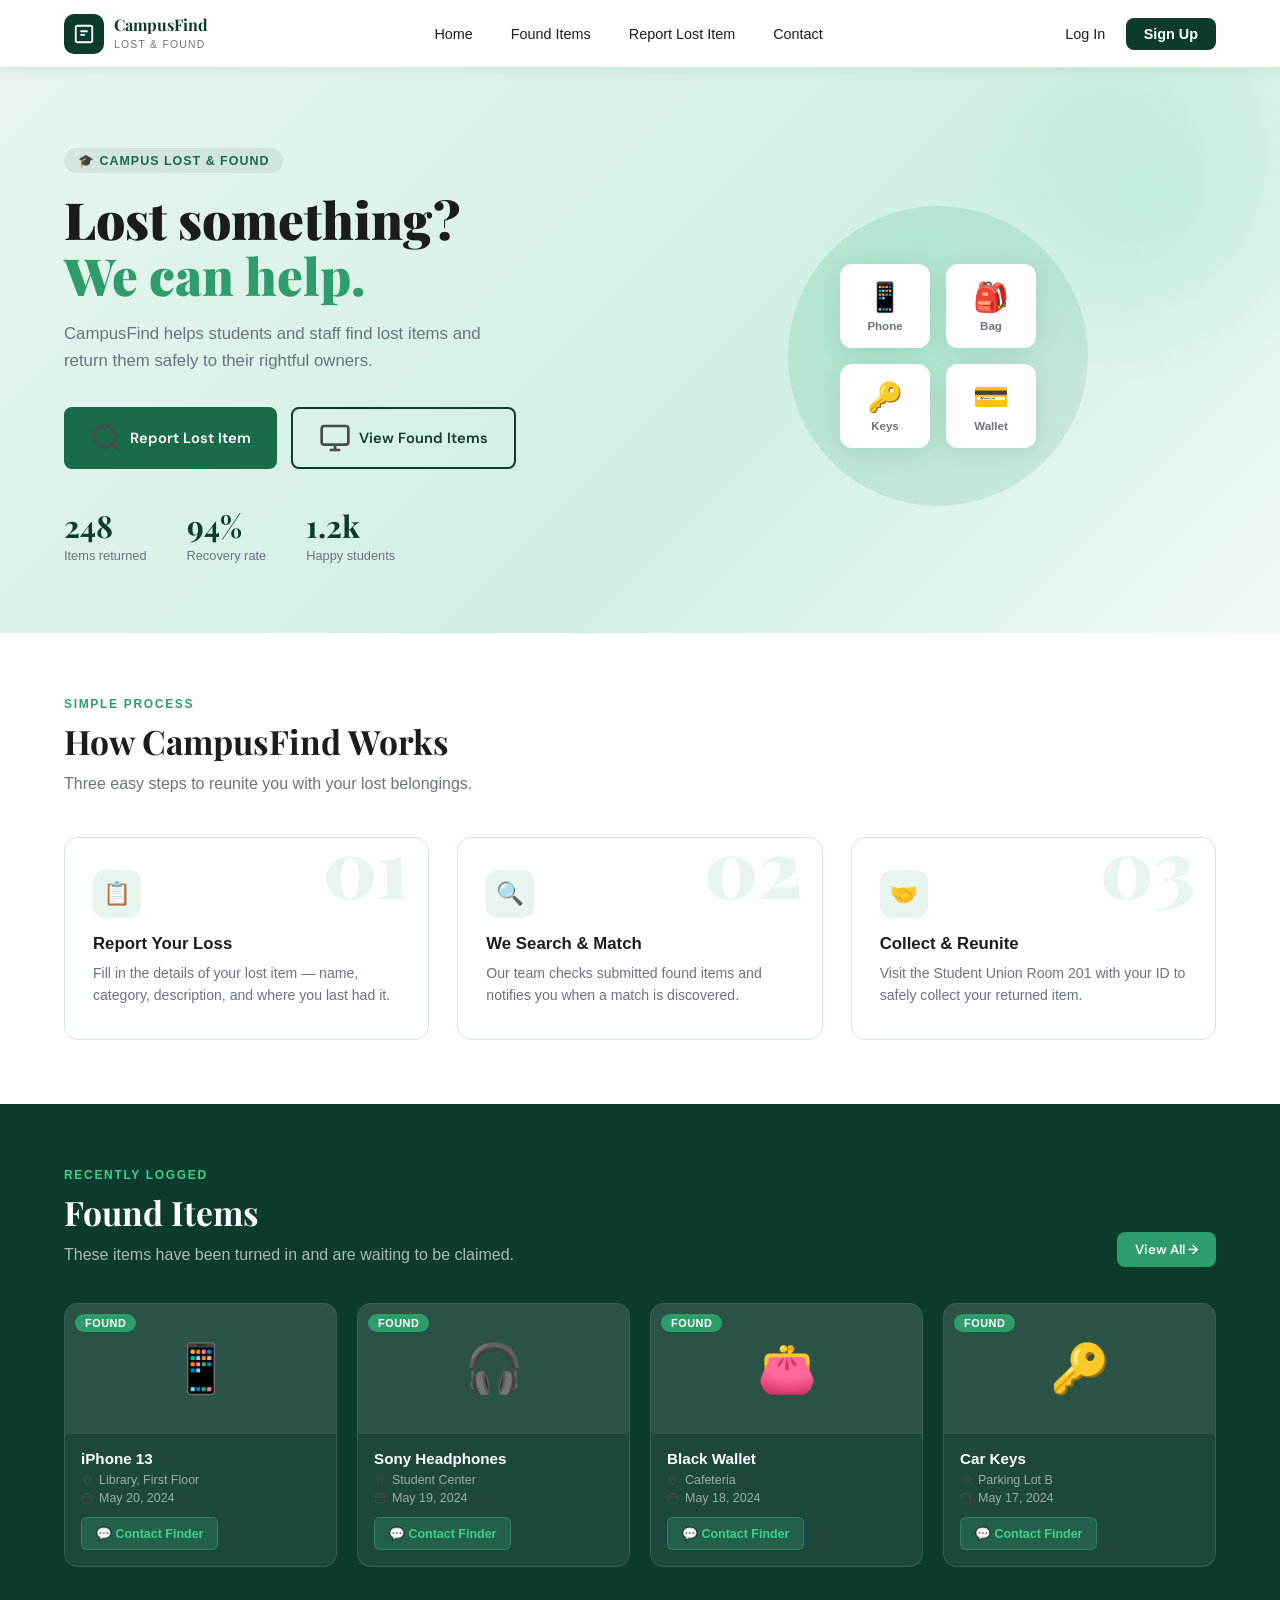
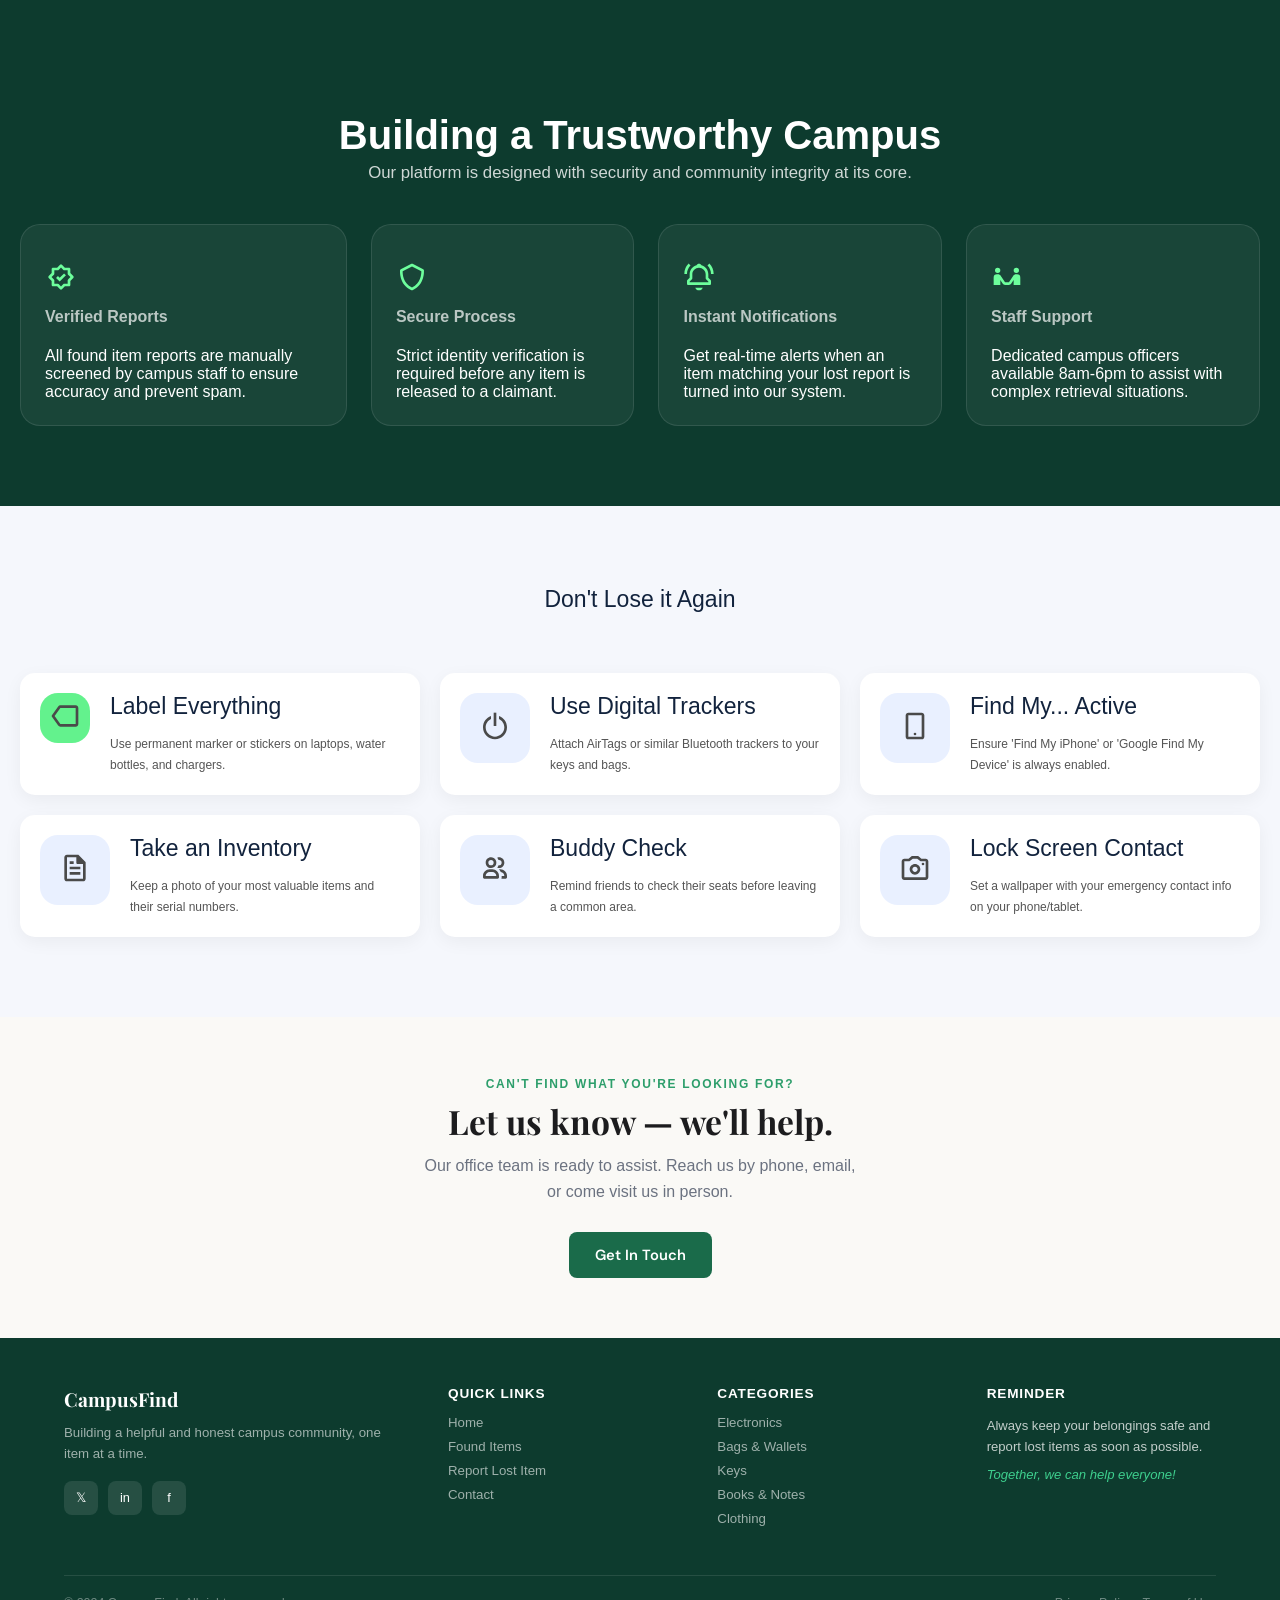
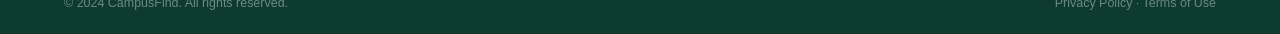
==== commit 6776b770: "Iniitial commit" ====
--- a/index.html
+++ b/index.html
@@ -1,5 +1,6 @@
 <!DOCTYPE html>
 <html lang="en">
+
 <head>
   <meta charset="UTF-8">
   <meta name="viewport" content="width=device-width, initial-scale=1.0">
@@ -67,14 +68,15 @@
         <p class="hero-sub">CampusFind helps students and staff find lost items and return them safely to their rightful
           owners.</p>
         <div class="hero-btns">
-          <button class="btn btn-primary" onclick="showPage('report')">
+          <button class="btn btn-primary" onclick="window.location.href='./pages/report.html'">
             <svg width="16" height="16" viewBox="0 0 24 24" fill="none" stroke="currentColor" stroke-width="2">
               <circle cx="11" cy="11" r="8" />
               <path d="m21 21-4.35-4.35" />
             </svg>
             Report Lost Item
           </button>
-          <button class="btn btn-outline" onclick="showPage('found')">
+
+          <button class="btn btn-outline" onclick="window.location.href='./pages/found.html'">
             <svg width="16" height="16" viewBox="0 0 24 24" fill="none" stroke="currentColor" stroke-width="2">
               <rect x="2" y="3" width="20" height="14" rx="2" />
               <path d="M8 21h8M12 17v4" />
@@ -278,10 +280,12 @@
         <div class="container1">
           <span class="material-symbols-outlined5"><svg xmlns="http://www.w3.org/2000/svg" width="24" height="24"
               fill="currentColor" viewBox="0 0 24 24">
-              <path d="M20 4H8.51c-.64 0-1.25.31-1.63.84l-4.7 6.58a.99.99 0 0 0 0 1.16l4.7 6.58c.37.52.98.84 1.63.84H20c1.1 0 2-.9 2-2V6c0-1.1-.9-2-2-2m0 14H8.51l-4.29-6 4.29-6H20z"></path>
-            </svg></span>
-        </div>
-        
+              <path
+                d="M20 4H8.51c-.64 0-1.25.31-1.63.84l-4.7 6.58a.99.99 0 0 0 0 1.16l4.7 6.58c.37.52.98.84 1.63.84H20c1.1 0 2-.9 2-2V6c0-1.1-.9-2-2-2m0 14H8.51l-4.29-6 4.29-6H20z">
+              </path>
+            </svg></span>
+        </div>
+
         <div>
           <h4 class="container5">Label Everything</h4>
           <p class="container6">Use permanent marker or stickers on laptops, water bottles,
@@ -292,7 +296,10 @@
         <div class="container7">
           <span class="material-symbols-outlined6"><svg xmlns="http://www.w3.org/2000/svg" width="24" height="24"
               fill="currentColor" viewBox="0 0 24 24">
-              <path d="M11 2h2v10h-2z"></path><path d="M15 4.53v2.16c2.36 1.13 4 3.53 4 6.32 0 3.86-3.14 7-7 7s-7-3.14-7-7c0-2.79 1.64-5.19 4-6.32V4.53C5.51 5.77 3 9.1 3 13c0 4.96 4.04 9 9 9s9-4.04 9-9c0-3.91-2.51-7.24-6-8.47"></path>
+              <path d="M11 2h2v10h-2z"></path>
+              <path
+                d="M15 4.53v2.16c2.36 1.13 4 3.53 4 6.32 0 3.86-3.14 7-7 7s-7-3.14-7-7c0-2.79 1.64-5.19 4-6.32V4.53C5.51 5.77 3 9.1 3 13c0 4.96 4.04 9 9 9s9-4.04 9-9c0-3.91-2.51-7.24-6-8.47">
+              </path>
             </svg></span>
         </div>
         <div>
@@ -305,7 +312,8 @@
         <div class="container10">
           <span class="material-symbols-outlined7"><svg xmlns="http://www.w3.org/2000/svg" width="24" height="24"
               fill="currentColor" viewBox="0 0 24 24">
-              <path d="M7 22h10c1.1 0 2-.9 2-2V4c0-1.1-.9-2-2-2H7c-1.1 0-2 .9-2 2v16c0 1.1.9 2 2 2M7 4h10v16H7z"></path><path d="M12 17a1 1 0 1 0 0 2 1 1 0 1 0 0-2"></path>
+              <path d="M7 22h10c1.1 0 2-.9 2-2V4c0-1.1-.9-2-2-2H7c-1.1 0-2 .9-2 2v16c0 1.1.9 2 2 2M7 4h10v16H7z"></path>
+              <path d="M12 17a1 1 0 1 0 0 2 1 1 0 1 0 0-2"></path>
             </svg></span>
         </div>
         <div>
@@ -318,7 +326,10 @@
         <div class="container12">
           <span class="material-symbols-outlined8"><svg xmlns="http://www.w3.org/2000/svg" width="24" height="24"
               fill="currentColor" viewBox="0 0 24 24">
-              <path d="m19.94 7.68-.03-.09a.8.8 0 0 0-.2-.29l-5-5c-.09-.09-.19-.15-.29-.2l-.09-.03a.8.8 0 0 0-.26-.05c-.02 0-.04-.01-.06-.01H6c-1.1 0-2 .9-2 2v16c0 1.1.9 2 2 2h12c1.1 0 2-.9 2-2v-12s-.01-.04-.01-.06c0-.09-.02-.17-.05-.26ZM6 20V4h7v4c0 .55.45 1 1 1h4v11z"></path><path d="M8 11h8v2H8zm0 4h8v2H8zm0-8h3v2H8z"></path>
+              <path
+                d="m19.94 7.68-.03-.09a.8.8 0 0 0-.2-.29l-5-5c-.09-.09-.19-.15-.29-.2l-.09-.03a.8.8 0 0 0-.26-.05c-.02 0-.04-.01-.06-.01H6c-1.1 0-2 .9-2 2v16c0 1.1.9 2 2 2h12c1.1 0 2-.9 2-2v-12s-.01-.04-.01-.06c0-.09-.02-.17-.05-.26ZM6 20V4h7v4c0 .55.45 1 1 1h4v11z">
+              </path>
+              <path d="M8 11h8v2H8zm0 4h8v2H8zm0-8h3v2H8z"></path>
             </svg></span>
         </div>
         <div>
@@ -331,7 +342,9 @@
         <div class="container14">
           <span class="material-symbols-outlined9"><svg xmlns="http://www.w3.org/2000/svg" width="24" height="24"
               fill="currentColor" viewBox="0 0 24 24">
-              <path d="M10 13H8c-2.76 0-5 2.24-5 5v1c0 .55.45 1 1 1h10c.55 0 1-.45 1-1v-1c0-2.76-2.24-5-5-5m-5 5c0-1.65 1.35-3 3-3h2c1.65 0 3 1.35 3 3zm7.73-11.49c-.08-.22-.19-.42-.3-.62v-.01c-.69-1.14-1.93-1.89-3.42-1.89-2.28 0-4 1.72-4 4s1.72 4 4 4c1.49 0 2.73-.74 3.42-1.89v-.01c.12-.2.22-.4.3-.62.02-.06.03-.12.05-.18.06-.17.11-.34.15-.52.05-.25.07-.51.07-.78s-.03-.53-.07-.78c-.03-.18-.09-.35-.15-.52-.02-.06-.03-.12-.05-.18M9 10c-1.18 0-2-.82-2-2s.82-2 2-2 2 .82 2 2-.82 2-2 2m6 0q-.165 0-.33-.03c-.22.66-.56 1.27-.98 1.81.41.13.84.22 1.31.22 2.28 0 4-1.72 4-4s-1.72-4-4-4c-.47 0-.9.09-1.31.22.43.53.76 1.14.98 1.81.11-.01.21-.03.33-.03 1.18 0 2 .82 2 2s-.82 2-2 2m1 3h-1.11c.6.58 1.08 1.27 1.44 2.03C17.83 15.2 19 16.46 19 18h-2v1c0 .35-.07.69-.18 1H20c.55 0 1-.45 1-1v-1c0-2.76-2.24-5-5-5"></path>
+              <path
+                d="M10 13H8c-2.76 0-5 2.24-5 5v1c0 .55.45 1 1 1h10c.55 0 1-.45 1-1v-1c0-2.76-2.24-5-5-5m-5 5c0-1.65 1.35-3 3-3h2c1.65 0 3 1.35 3 3zm7.73-11.49c-.08-.22-.19-.42-.3-.62v-.01c-.69-1.14-1.93-1.89-3.42-1.89-2.28 0-4 1.72-4 4s1.72 4 4 4c1.49 0 2.73-.74 3.42-1.89v-.01c.12-.2.22-.4.3-.62.02-.06.03-.12.05-.18.06-.17.11-.34.15-.52.05-.25.07-.51.07-.78s-.03-.53-.07-.78c-.03-.18-.09-.35-.15-.52-.02-.06-.03-.12-.05-.18M9 10c-1.18 0-2-.82-2-2s.82-2 2-2 2 .82 2 2-.82 2-2 2m6 0q-.165 0-.33-.03c-.22.66-.56 1.27-.98 1.81.41.13.84.22 1.31.22 2.28 0 4-1.72 4-4s-1.72-4-4-4c-.47 0-.9.09-1.31.22.43.53.76 1.14.98 1.81.11-.01.21-.03.33-.03 1.18 0 2 .82 2 2s-.82 2-2 2m1 3h-1.11c.6.58 1.08 1.27 1.44 2.03C17.83 15.2 19 16.46 19 18h-2v1c0 .35-.07.69-.18 1H20c.55 0 1-.45 1-1v-1c0-2.76-2.24-5-5-5">
+              </path>
             </svg></span>
         </div>
         <div>
@@ -344,7 +357,13 @@
         <div class="container16">
           <span class="material-symbols-outlined10"><svg xmlns="http://www.w3.org/2000/svg" width="24" height="24"
               fill="currentColor" viewBox="0 0 24 24">
-              <path d="M12 9c-2.17 0-4 1.83-4 4s1.83 4 4 4 4-1.83 4-4-1.83-4-4-4m0 6c-1.07 0-2-.93-2-2s.93-2 2-2 2 .93 2 2-.93 2-2 2"></path><path d="M20 5h-3.15l-2.23-1.78c-.18-.14-.4-.22-.62-.22h-4c-.23 0-.45.08-.62.22L7.15 5H4c-1.1 0-2 .9-2 2v12c0 1.1.9 2 2 2h16c1.1 0 2-.9 2-2V7c0-1.1-.9-2-2-2m0 14H4V7h3.5c.23 0 .45-.08.62-.22L10.35 5h3.3l2.23 1.78c.18.14.4.22.62.22H20z"></path><path d="M18 8a1 1 0 1 0 0 2 1 1 0 1 0 0-2"></path>
+              <path
+                d="M12 9c-2.17 0-4 1.83-4 4s1.83 4 4 4 4-1.83 4-4-1.83-4-4-4m0 6c-1.07 0-2-.93-2-2s.93-2 2-2 2 .93 2 2-.93 2-2 2">
+              </path>
+              <path
+                d="M20 5h-3.15l-2.23-1.78c-.18-.14-.4-.22-.62-.22h-4c-.23 0-.45.08-.62.22L7.15 5H4c-1.1 0-2 .9-2 2v12c0 1.1.9 2 2 2h16c1.1 0 2-.9 2-2V7c0-1.1-.9-2-2-2m0 14H4V7h3.5c.23 0 .45-.08.62-.22L10.35 5h3.3l2.23 1.78c.18.14.4.22.62.22H20z">
+              </path>
+              <path d="M18 8a1 1 0 1 0 0 2 1 1 0 1 0 0-2"></path>
             </svg></span>
         </div>
         <div>
@@ -364,9 +383,9 @@
       style="color:var(--muted); margin-bottom:28px; max-width:440px; margin-left:auto; margin-right:auto; line-height:1.6;">
       Our office team is ready to assist. Reach us by phone, email, or come visit us in person.
     </p>
-     <a href="./pages/contact.html" class="nav-cta"
-        style="padding:10px 22px; border-radius:8px; font-size:0.9rem; text-decoration: none; font-weight:600; background:var(--green-deep); color:#fff; cursor:pointer;">Get In Touch
-      </a>
+    <button class="btn btn-primary" onclick="window.location.href='./pages/contact.html'">
+      Get In Touch
+    </button>
   </section>
 
   <!-- Footer -->
